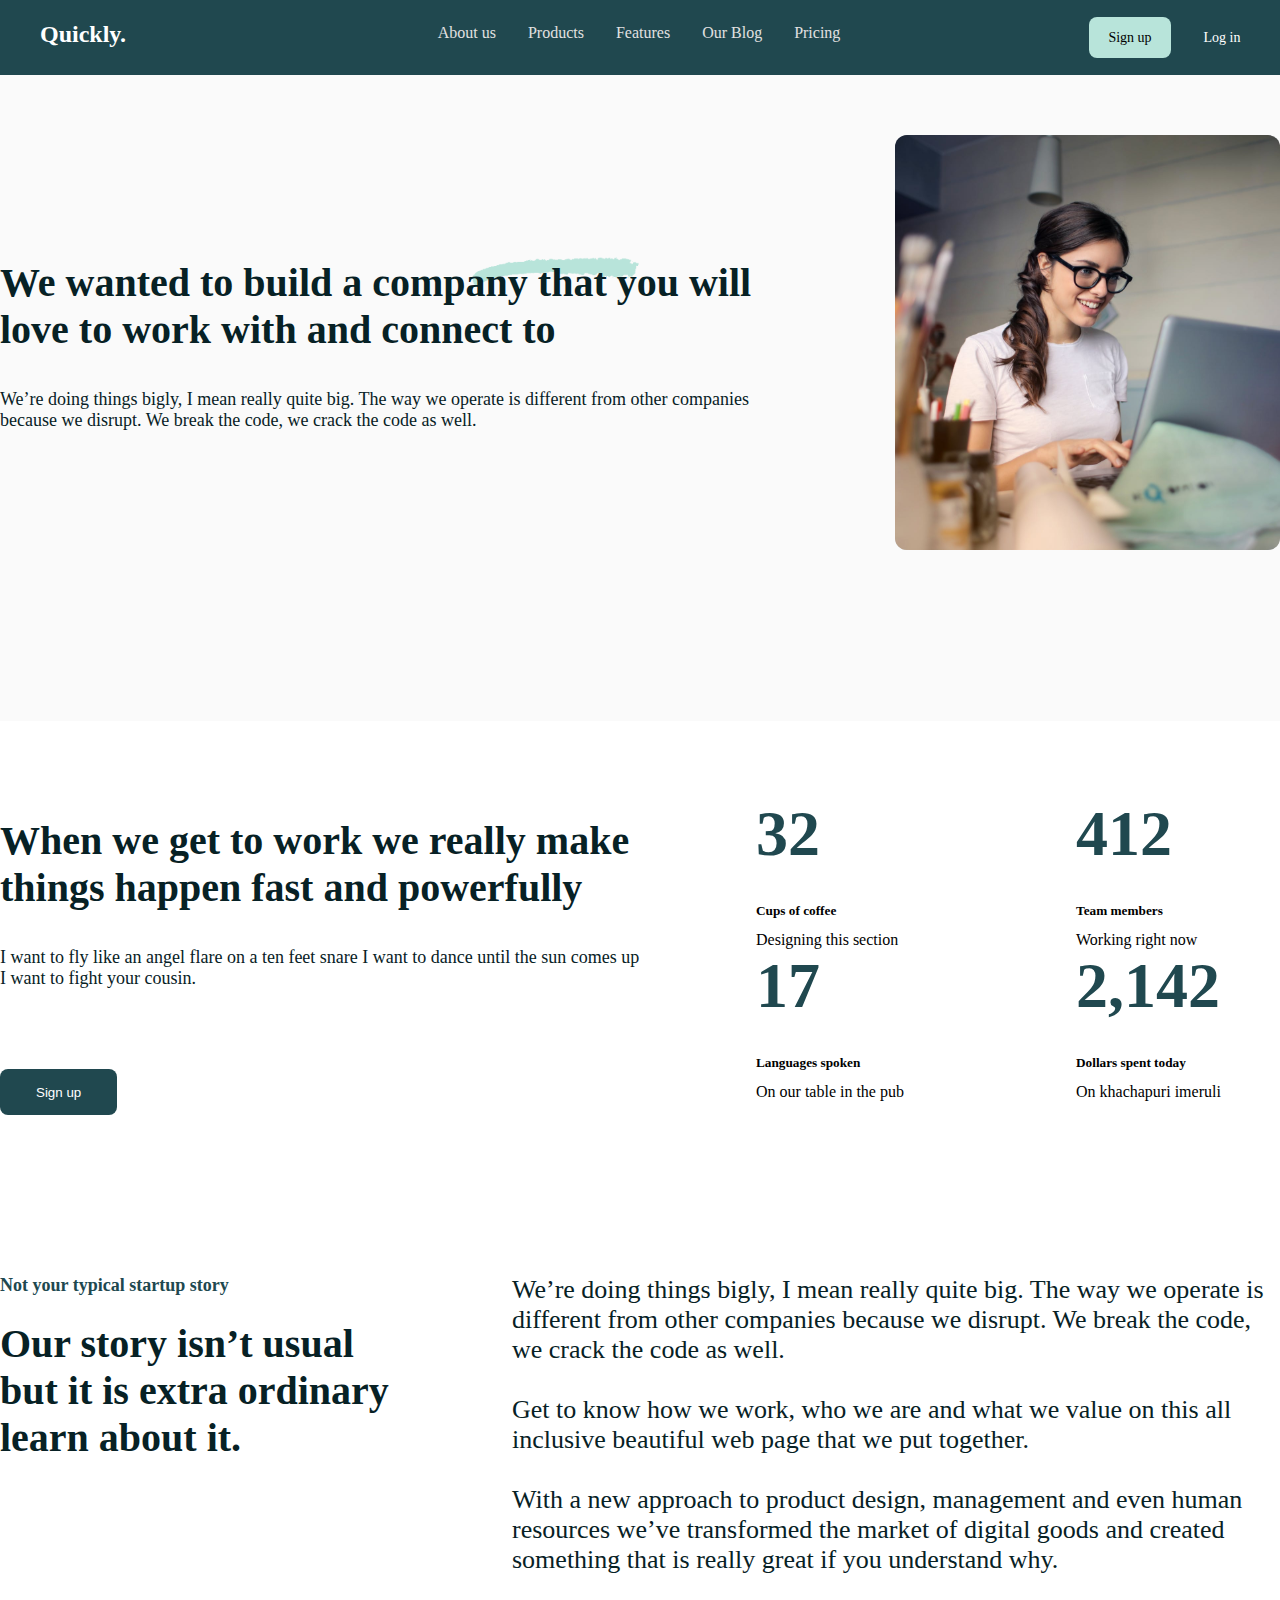
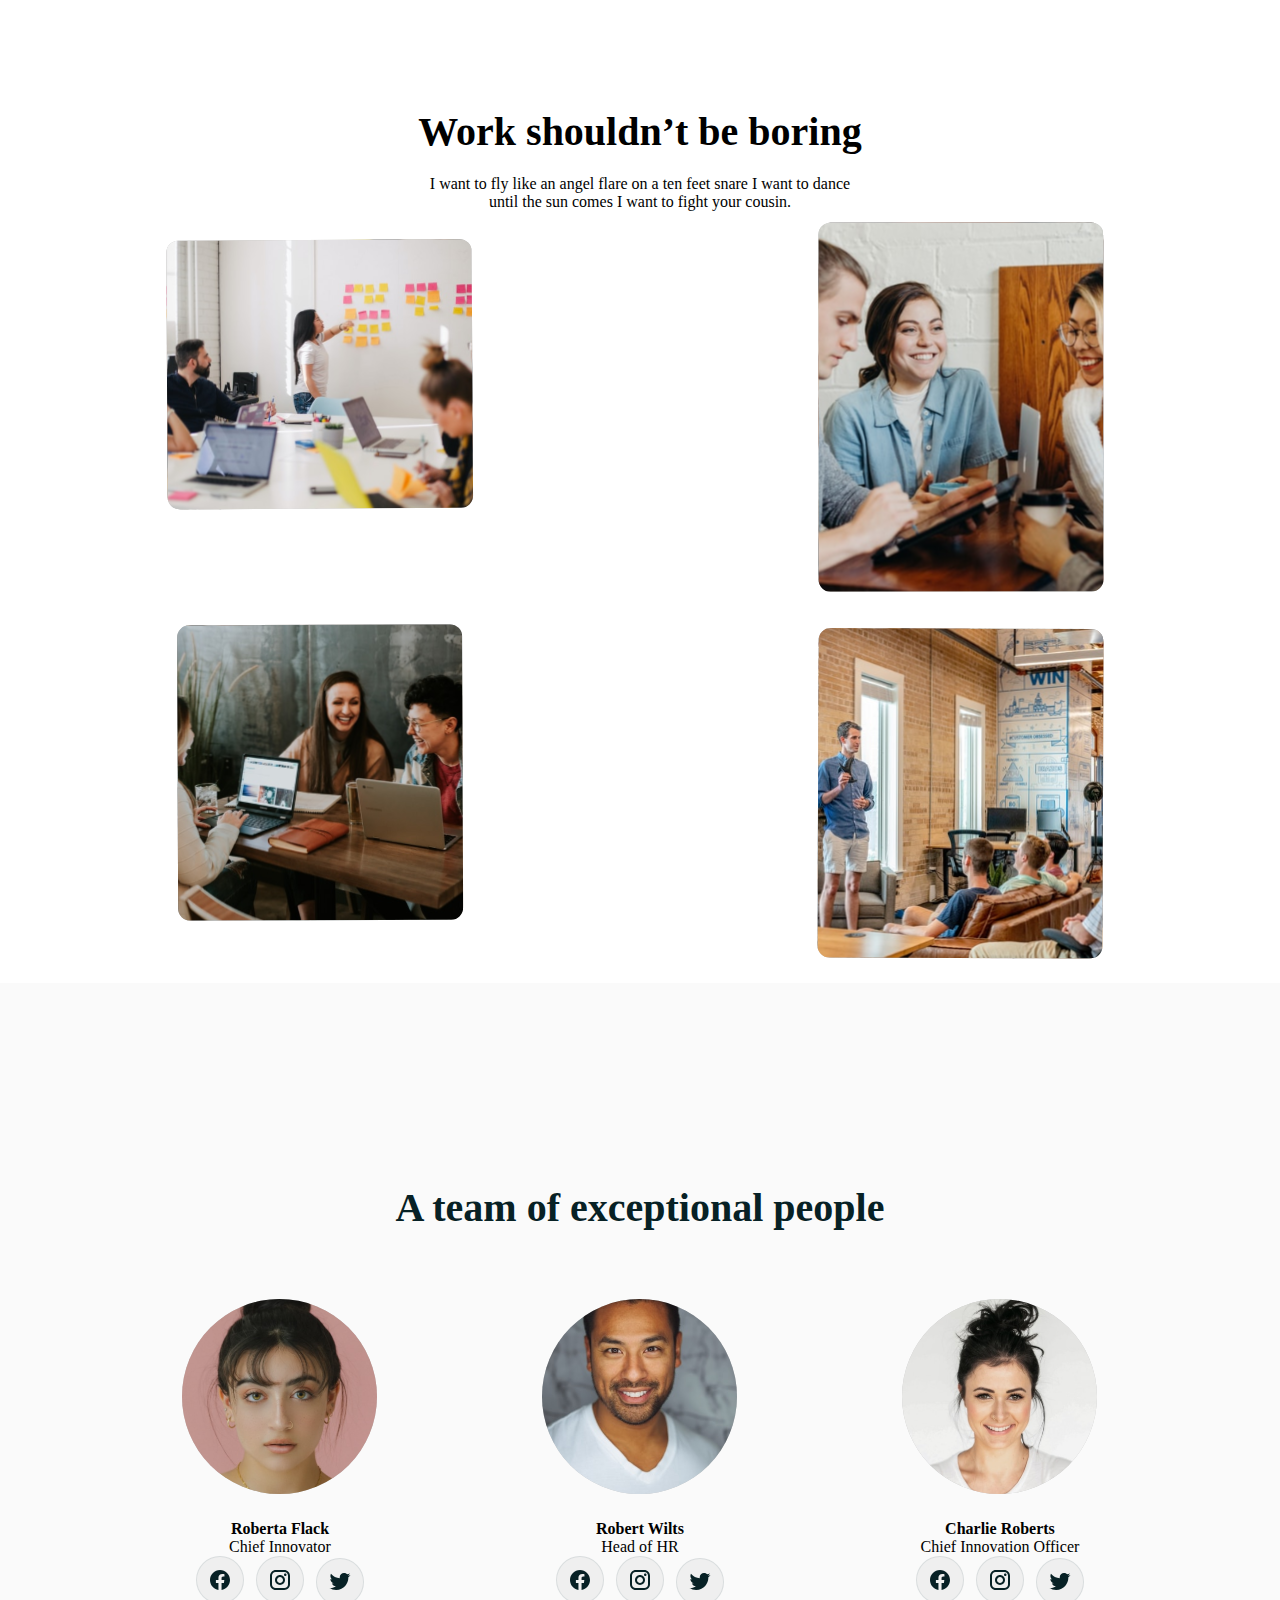
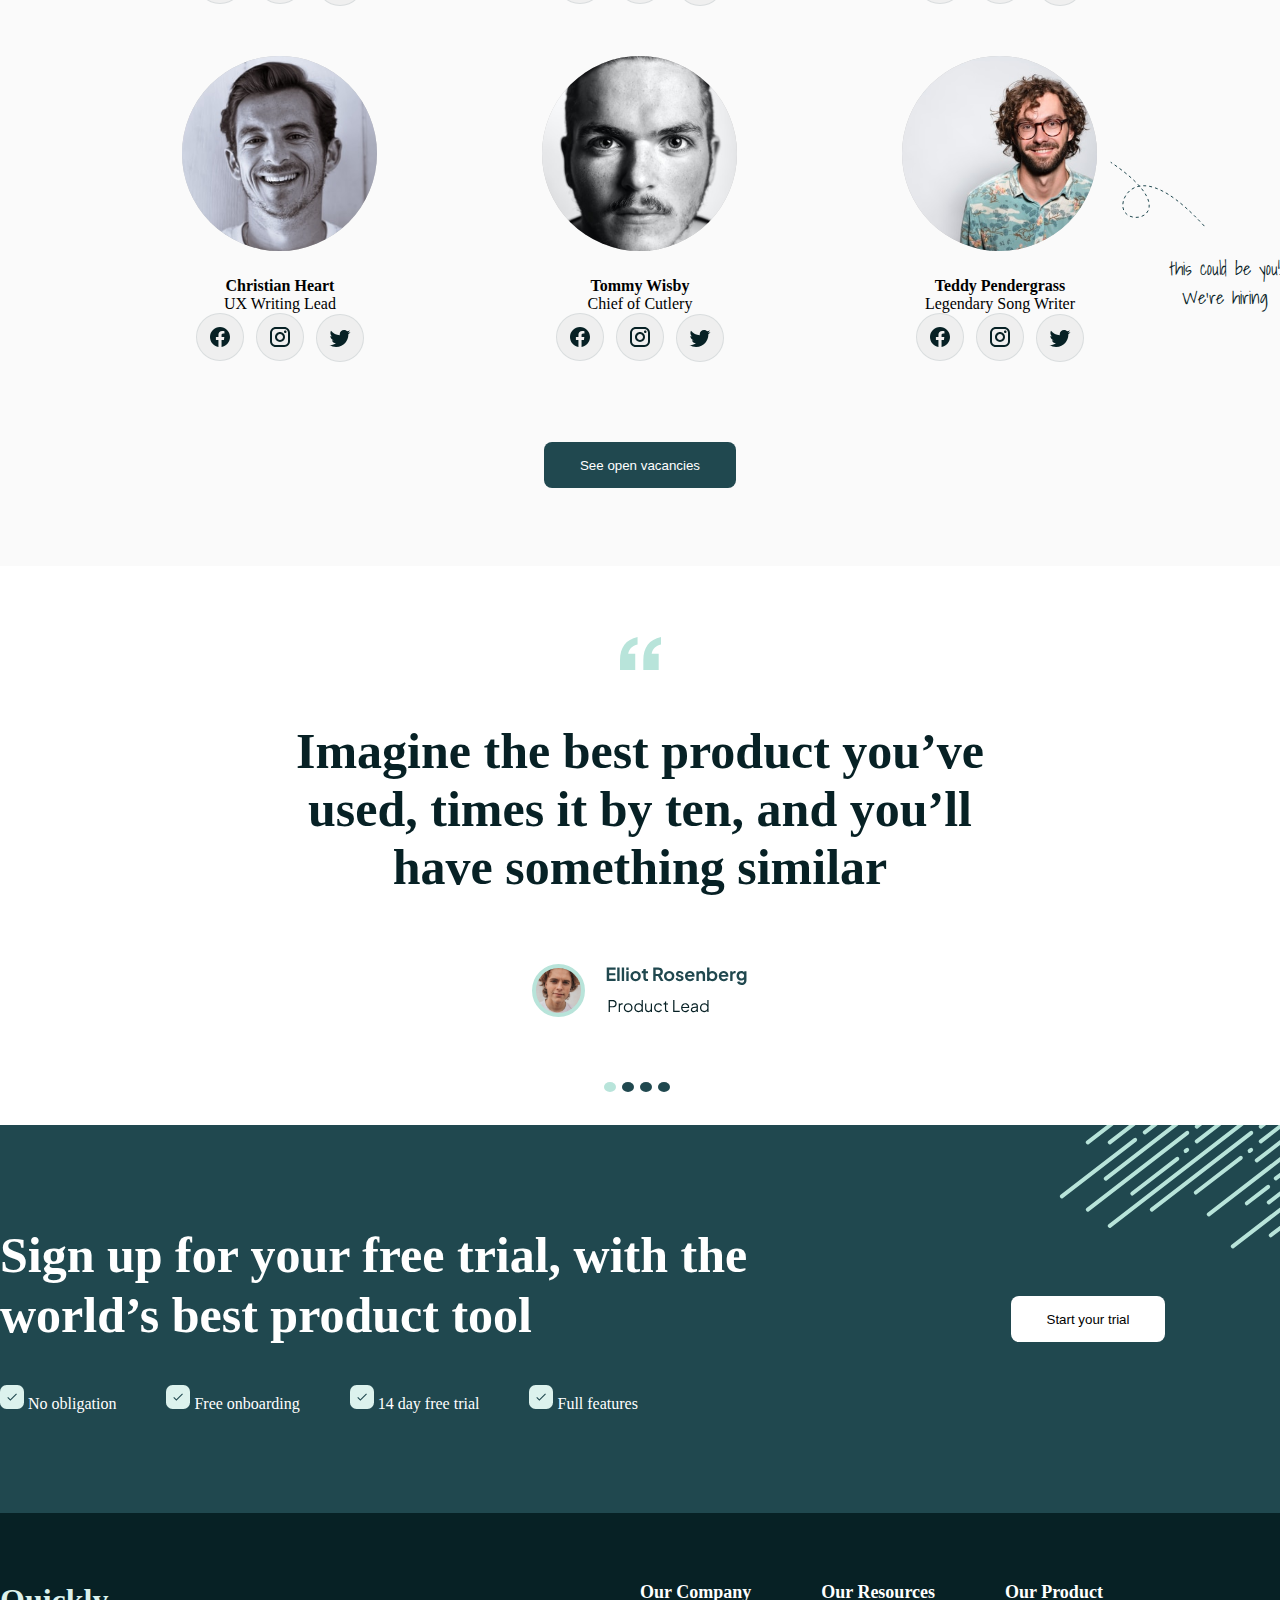
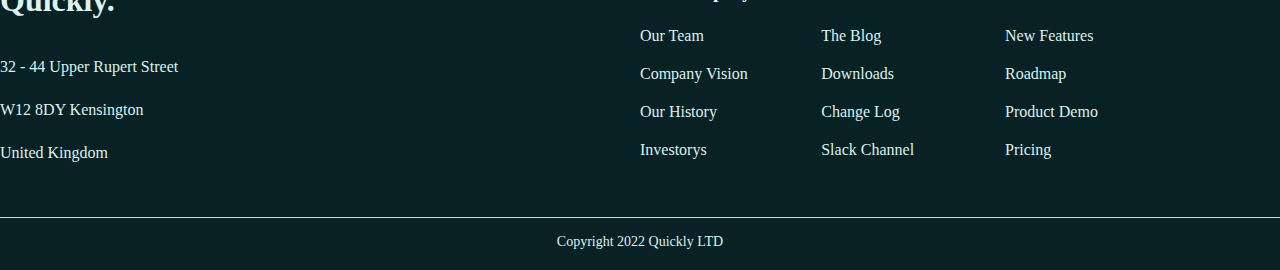
==== aboutUs.html @ e5c1372b "mnads" ====
<!DOCTYPE html>
<html lang="en">
<head>
    <meta charset="UTF-8">
    <meta http-equiv="X-UA-Compatible" content="IE=edge">
    <meta name="viewport" content="width=device-width, initial-scale=1.0">
    <title>Document</title>
    <link href="https://cdn.jsdelivr.net/npm/bootstrap@5.2.3/dist/css/bootstrap.min.css" rel="stylesheet" integrity="sha384-rbsA2VBKQhggwzxH7pPCaAqO46MgnOM80zW1RWuH61DGLwZJEdK2Kadq2F9CUG65" crossorigin="anonymous">
    <link rel="stylesheet" href="https://cdn.jsdelivr.net/npm/bootstrap-icons@1.10.3/font/bootstrap-icons.css">
    <link rel="stylesheet" href="https://cdnjs.cloudflare.com/ajax/libs/font-awesome/6.3.0/css/all.min.css" integrity="sha512-SzlrxWUlpfuzQ+pcUCosxcglQRNAq/DZjVsC0lE40xsADsfeQoEypE+enwcOiGjk/bSuGGKHEyjSoQ1zVisanQ==" crossorigin="anonymous" referrerpolicy="no-referrer" />
    <link rel="stylesheet" href="css/aboutUs.css">
</head>
<body>

    <header>
        <i class="bi bi-list"></i>

        <nav>
            
            <h4><a href="index.html">Quickly.</a></h4>

            <ul>
                <li><a href="aboutUs.html"> About us</a></li>
                <li><a href="#">Products</a></li>
                <li><a href="#">Features</a></li>
                <li><a href="#">Our Blog</a></li>
                <li><a href="pricing.html">Pricing</a></li>
            </ul>
            
            <div>
                <button> Sign up</button>
                <button class="zed"> Log in </button>
            </div>
        </nav>
<div class="collor">

        <div class="container">
            <div class="row">

                <div class="box">

                    <div class="coll">
                        <div class="read">
                            <h2>We wanted to build a company that you will love to work with and connect to</h2>

                            <h3>We’re doing things bigly, I mean really quite big. The way we operate is different from other companies because we disrupt. We break the code, we crack the code as well. </h3>

                            <img class="little" src="svgs/little.svg">
                                
                        </div>
                    </div>

                    <div class="colll">
                        <div class="read don">
                            <img src="svgs/photo3.svg">
                        </div>
                    </div>

                </div>

            </div>
        </div>

</div>

<div class="divider">

</div>

    </header>

    <div class="container">
        <div class="row">

            <div class="box2">

                <div class="coll2">
                    <div class="read on">
                        <h2>When we get to work we really make things happen fast and powerfully</h2>

                        <h3>I want to fly like an angel flare on a ten feet snare I want to dance until the sun comes up I want to fight your cousin. </h3>
                            
                        <button>Sign up</button>
                    </div>
                </div>

                <div class="coll2 nvm">
                    <div class="read2">

                        <div class="box-num">

                            <div class="coll-num">
                                <div class="read-num">
                                    <h1>32</h1>

                                    <h5>Cups of coffee</h5>

                                    <p>Designing this section</p>
                                </div>
                            </div>

                            <div class="coll-num">
                                <div class="read-num">
                                    <h1>412</h1>

                                    <h5>Team members</h5>

                                    <p>Working right now</p>
                                </div>
                            </div>

                            <div class="coll-num">
                                <div class="read-num">
                                    <h1>17</h1>

                                    <h5>Languages spoken</h5>

                                    <p>On our table in the pub</p>
                                </div>
                            </div>

                            <div class="coll-num">
                                <div class="read-num">
                                    <h1>2,142</h1>

                                    <h5>Dollars spent today</h5>

                                    <p>On khachapuri imeruli</p>
                                </div>
                            </div>

                        </div>

                    </div>
                </div>

            </div>

        </div>
    </div>



    <div class="container">
        <div class="row">

            <div class="box3">

                <div class="coll3">
                    <div class="read3">
                        <h5>Not your typical startup story</h5>
                        <h2>Our story isn’t usual<br>
                            but it is extra ordinary<br>
                            learn about it.</h2>
                    </div>
                </div>

                <div class="colll3">
                    <div class="read3">
                        <h4>We’re doing things bigly, I mean really quite big. The way we operate is different from other companies because we disrupt. We break the code, we crack the code as well.<br><br> 
                            Get to know how we work, who we are and what we value on this all inclusive beautiful web page that we put together.<br><br>
                            With a new approach to product design, management and even human resources we’ve transformed the market  of digital goods and created something that is really great if you understand why.</h4>
                    </div>
                </div>

            </div>

        </div>
    </div>



    <div class="container">
        <div class="row">

            <div class="box4">

                <div class="boring">
                    <h2>Work shouldn’t be boring</h2>
                    <p>I want to fly like an angel flare on a ten feet snare I want to dance<br> until the sun comes I want to fight your cousin.</p>
                </div>

                <div class="coll4">
                    <div class="read4">
                        <img src="svgs/bruh1.svg" class="rot1">
                    </div>
                </div>

                <div class="coll4">
                    <div class="read4">
                        <img src="svgs/bruh2.svg" class="rot2">
                    </div>
                </div>

                <div class="coll4">
                    <div class="read4">
                        <img src="svgs/bruh3.svg" class="rot3">
                    </div>
                </div>

                <div class="coll4">
                    <div class="read4">
                        <img src="svgs/bruh4.svg" class="rot4">
                    </div>
                </div>

            </div>

        </div>
    </div>



    <div class="divider hjk">

    </div>

<div class="collor">

    <div class="container">
        <div class="row">

            <div class="box5">

                <div class="lpk">
                    <h2>A team of exceptional people</h2>
                </div>

                <div class="coll5">
                    <div class="read5">
                        <img src="svgs/pack1.svg">
                        <h4>Roberta Flack</h4>
                        <p>Chief Innovator</p>
                        <div>
                            <button >
                                <a href="https://www.facebook.com" target="_blank">
                                    <svg width="20" height="20" viewBox="0 0 20 20" fill="none" xmlns="http://www.w3.org/2000/svg">
                                    <path d="M10 0.0402222C4.5 0.0402222 0 4.53022 0 10.0602C0 15.0602 3.66 19.2102 8.44 19.9602V12.9602H5.9V10.0602H8.44V7.85022C8.44 5.34022 9.93 3.96022 12.22 3.96022C13.31 3.96022 14.45 4.15022 14.45 4.15022V6.62022H13.19C11.95 6.62022 11.56 7.39022 11.56 8.18022V10.0602H14.34L13.89 12.9602H11.56V19.9602C13.9164 19.5881 16.0622 18.3857 17.6099 16.5703C19.1576 14.7548 20.0054 12.4459 20 10.0602C20 4.53022 15.5 0.0402222 10 0.0402222Z" fill="#072125"/>
                                    </svg>
                                </a> 
                            </button>

                            <button >
                                <a href="https://www.facebook.com" target="_blank">
                                    <svg width="20" height="20" viewBox="0 0 20 20" fill="none" xmlns="http://www.w3.org/2000/svg">
                                    <path d="M5.8 0.000244141H14.2C17.4 0.000244141 20 2.60024 20 5.80024V14.2002C20 15.7385 19.3889 17.2138 18.3012 18.3015C17.2135 19.3892 15.7383 20.0002 14.2 20.0002H5.8C2.6 20.0002 0 17.4002 0 14.2002V5.80024C0 4.26199 0.61107 2.78674 1.69878 1.69902C2.78649 0.611314 4.26174 0.000244141 5.8 0.000244141ZM5.6 2.00024C4.64522 2.00024 3.72955 2.37953 3.05442 3.05466C2.37928 3.72979 2 4.64546 2 5.60024V14.4002C2 16.3902 3.61 18.0002 5.6 18.0002H14.4C15.3548 18.0002 16.2705 17.621 16.9456 16.9458C17.6207 16.2707 18 15.355 18 14.4002V5.60024C18 3.61024 16.39 2.00024 14.4 2.00024H5.6ZM15.25 3.50024C15.5815 3.50024 15.8995 3.63194 16.1339 3.86636C16.3683 4.10078 16.5 4.41872 16.5 4.75024C16.5 5.08176 16.3683 5.39971 16.1339 5.63413C15.8995 5.86855 15.5815 6.00024 15.25 6.00024C14.9185 6.00024 14.6005 5.86855 14.3661 5.63413C14.1317 5.39971 14 5.08176 14 4.75024C14 4.41872 14.1317 4.10078 14.3661 3.86636C14.6005 3.63194 14.9185 3.50024 15.25 3.50024ZM10 5.00024C11.3261 5.00024 12.5979 5.52703 13.5355 6.46471C14.4732 7.40239 15 8.67416 15 10.0002C15 11.3263 14.4732 12.5981 13.5355 13.5358C12.5979 14.4735 11.3261 15.0002 10 15.0002C8.67392 15.0002 7.40215 14.4735 6.46447 13.5358C5.52678 12.5981 5 11.3263 5 10.0002C5 8.67416 5.52678 7.40239 6.46447 6.46471C7.40215 5.52703 8.67392 5.00024 10 5.00024ZM10 7.00024C9.20435 7.00024 8.44129 7.31631 7.87868 7.87892C7.31607 8.44153 7 9.20459 7 10.0002C7 10.7959 7.31607 11.559 7.87868 12.1216C8.44129 12.6842 9.20435 13.0002 10 13.0002C10.7956 13.0002 11.5587 12.6842 12.1213 12.1216C12.6839 11.559 13 10.7959 13 10.0002C13 9.20459 12.6839 8.44153 12.1213 7.87892C11.5587 7.31631 10.7956 7.00024 10 7.00024Z" fill="#072125"/>
                                    </svg>
                                </a>
                            </button>

                            <button>
                                <a href="https://www.facebook.com" target="_blank">
                                    <svg width="22" height="17" viewBox="0 0 22 17" fill="none" xmlns="http://www.w3.org/2000/svg">
                                    <path d="M21.46 2.00024C20.69 2.35024 19.86 2.58024 19 2.69024C19.88 2.16024 20.56 1.32024 20.88 0.310244C20.05 0.810244 19.13 1.16024 18.16 1.36024C17.37 0.500244 16.26 0.000244141 15 0.000244141C12.65 0.000244141 10.73 1.92024 10.73 4.29024C10.73 4.63024 10.77 4.96024 10.84 5.27024C7.27999 5.09024 4.10999 3.38024 1.99999 0.790244C1.62999 1.42024 1.41999 2.16024 1.41999 2.94024C1.41999 4.43024 2.16999 5.75024 3.32999 6.50024C2.61999 6.50024 1.95999 6.30024 1.37999 6.00024V6.03024C1.37999 8.11024 2.85999 9.85024 4.81999 10.2402C4.19072 10.4125 3.53009 10.4364 2.88999 10.3102C3.1616 11.1627 3.69353 11.9087 4.41101 12.4432C5.12849 12.9777 5.99544 13.2739 6.88999 13.2902C5.37362 14.4907 3.49399 15.1396 1.55999 15.1302C1.21999 15.1302 0.879993 15.1102 0.539993 15.0702C2.43999 16.2902 4.69999 17.0002 7.11999 17.0002C15 17.0002 19.33 10.4602 19.33 4.79024C19.33 4.60024 19.33 4.42024 19.32 4.23024C20.16 3.63024 20.88 2.87024 21.46 2.00024Z" fill="#072125"/>
                                    </svg>
                                </a>
                            </button> 
                        </div>
                    </div>
                </div>

                <div class="coll5">
                    <div class="read5">
                        <img src="svgs/pack2.svg">
                        <h4>Robert Wilts</h4>
                        <p>Head of HR</p>
                        <div>
                            <button >
                                <a href="https://www.facebook.com" target="_blank">
                                    <svg width="20" height="20" viewBox="0 0 20 20" fill="none" xmlns="http://www.w3.org/2000/svg">
                                    <path d="M10 0.0402222C4.5 0.0402222 0 4.53022 0 10.0602C0 15.0602 3.66 19.2102 8.44 19.9602V12.9602H5.9V10.0602H8.44V7.85022C8.44 5.34022 9.93 3.96022 12.22 3.96022C13.31 3.96022 14.45 4.15022 14.45 4.15022V6.62022H13.19C11.95 6.62022 11.56 7.39022 11.56 8.18022V10.0602H14.34L13.89 12.9602H11.56V19.9602C13.9164 19.5881 16.0622 18.3857 17.6099 16.5703C19.1576 14.7548 20.0054 12.4459 20 10.0602C20 4.53022 15.5 0.0402222 10 0.0402222Z" fill="#072125"/>
                                    </svg>
                                </a> 
                            </button>

                            <button >
                                <a href="https://www.facebook.com" target="_blank">
                                    <svg width="20" height="20" viewBox="0 0 20 20" fill="none" xmlns="http://www.w3.org/2000/svg">
                                    <path d="M5.8 0.000244141H14.2C17.4 0.000244141 20 2.60024 20 5.80024V14.2002C20 15.7385 19.3889 17.2138 18.3012 18.3015C17.2135 19.3892 15.7383 20.0002 14.2 20.0002H5.8C2.6 20.0002 0 17.4002 0 14.2002V5.80024C0 4.26199 0.61107 2.78674 1.69878 1.69902C2.78649 0.611314 4.26174 0.000244141 5.8 0.000244141ZM5.6 2.00024C4.64522 2.00024 3.72955 2.37953 3.05442 3.05466C2.37928 3.72979 2 4.64546 2 5.60024V14.4002C2 16.3902 3.61 18.0002 5.6 18.0002H14.4C15.3548 18.0002 16.2705 17.621 16.9456 16.9458C17.6207 16.2707 18 15.355 18 14.4002V5.60024C18 3.61024 16.39 2.00024 14.4 2.00024H5.6ZM15.25 3.50024C15.5815 3.50024 15.8995 3.63194 16.1339 3.86636C16.3683 4.10078 16.5 4.41872 16.5 4.75024C16.5 5.08176 16.3683 5.39971 16.1339 5.63413C15.8995 5.86855 15.5815 6.00024 15.25 6.00024C14.9185 6.00024 14.6005 5.86855 14.3661 5.63413C14.1317 5.39971 14 5.08176 14 4.75024C14 4.41872 14.1317 4.10078 14.3661 3.86636C14.6005 3.63194 14.9185 3.50024 15.25 3.50024ZM10 5.00024C11.3261 5.00024 12.5979 5.52703 13.5355 6.46471C14.4732 7.40239 15 8.67416 15 10.0002C15 11.3263 14.4732 12.5981 13.5355 13.5358C12.5979 14.4735 11.3261 15.0002 10 15.0002C8.67392 15.0002 7.40215 14.4735 6.46447 13.5358C5.52678 12.5981 5 11.3263 5 10.0002C5 8.67416 5.52678 7.40239 6.46447 6.46471C7.40215 5.52703 8.67392 5.00024 10 5.00024ZM10 7.00024C9.20435 7.00024 8.44129 7.31631 7.87868 7.87892C7.31607 8.44153 7 9.20459 7 10.0002C7 10.7959 7.31607 11.559 7.87868 12.1216C8.44129 12.6842 9.20435 13.0002 10 13.0002C10.7956 13.0002 11.5587 12.6842 12.1213 12.1216C12.6839 11.559 13 10.7959 13 10.0002C13 9.20459 12.6839 8.44153 12.1213 7.87892C11.5587 7.31631 10.7956 7.00024 10 7.00024Z" fill="#072125"/>
                                    </svg>
                                </a>
                            </button>

                            <button>
                                <a href="https://www.facebook.com" target="_blank">
                                    <svg width="22" height="17" viewBox="0 0 22 17" fill="none" xmlns="http://www.w3.org/2000/svg">
                                    <path d="M21.46 2.00024C20.69 2.35024 19.86 2.58024 19 2.69024C19.88 2.16024 20.56 1.32024 20.88 0.310244C20.05 0.810244 19.13 1.16024 18.16 1.36024C17.37 0.500244 16.26 0.000244141 15 0.000244141C12.65 0.000244141 10.73 1.92024 10.73 4.29024C10.73 4.63024 10.77 4.96024 10.84 5.27024C7.27999 5.09024 4.10999 3.38024 1.99999 0.790244C1.62999 1.42024 1.41999 2.16024 1.41999 2.94024C1.41999 4.43024 2.16999 5.75024 3.32999 6.50024C2.61999 6.50024 1.95999 6.30024 1.37999 6.00024V6.03024C1.37999 8.11024 2.85999 9.85024 4.81999 10.2402C4.19072 10.4125 3.53009 10.4364 2.88999 10.3102C3.1616 11.1627 3.69353 11.9087 4.41101 12.4432C5.12849 12.9777 5.99544 13.2739 6.88999 13.2902C5.37362 14.4907 3.49399 15.1396 1.55999 15.1302C1.21999 15.1302 0.879993 15.1102 0.539993 15.0702C2.43999 16.2902 4.69999 17.0002 7.11999 17.0002C15 17.0002 19.33 10.4602 19.33 4.79024C19.33 4.60024 19.33 4.42024 19.32 4.23024C20.16 3.63024 20.88 2.87024 21.46 2.00024Z" fill="#072125"/>
                                    </svg>
                                </a>
                            </button> 
                        </div>
                    </div>
                </div>

                <div class="coll5">
                    <div class="read5">
                        <img src="svgs/pack3.svg">
                        <h4>Charlie Roberts</h4>
                        <p>Chief Innovation Officer</p>
                        <div>
                            <button >
                                <a href="https://www.facebook.com" target="_blank">
                                    <svg width="20" height="20" viewBox="0 0 20 20" fill="none" xmlns="http://www.w3.org/2000/svg">
                                    <path d="M10 0.0402222C4.5 0.0402222 0 4.53022 0 10.0602C0 15.0602 3.66 19.2102 8.44 19.9602V12.9602H5.9V10.0602H8.44V7.85022C8.44 5.34022 9.93 3.96022 12.22 3.96022C13.31 3.96022 14.45 4.15022 14.45 4.15022V6.62022H13.19C11.95 6.62022 11.56 7.39022 11.56 8.18022V10.0602H14.34L13.89 12.9602H11.56V19.9602C13.9164 19.5881 16.0622 18.3857 17.6099 16.5703C19.1576 14.7548 20.0054 12.4459 20 10.0602C20 4.53022 15.5 0.0402222 10 0.0402222Z" fill="#072125"/>
                                    </svg>
                                </a> 
                            </button>

                            <button >
                                <a href="https://www.facebook.com" target="_blank">
                                    <svg width="20" height="20" viewBox="0 0 20 20" fill="none" xmlns="http://www.w3.org/2000/svg">
                                    <path d="M5.8 0.000244141H14.2C17.4 0.000244141 20 2.60024 20 5.80024V14.2002C20 15.7385 19.3889 17.2138 18.3012 18.3015C17.2135 19.3892 15.7383 20.0002 14.2 20.0002H5.8C2.6 20.0002 0 17.4002 0 14.2002V5.80024C0 4.26199 0.61107 2.78674 1.69878 1.69902C2.78649 0.611314 4.26174 0.000244141 5.8 0.000244141ZM5.6 2.00024C4.64522 2.00024 3.72955 2.37953 3.05442 3.05466C2.37928 3.72979 2 4.64546 2 5.60024V14.4002C2 16.3902 3.61 18.0002 5.6 18.0002H14.4C15.3548 18.0002 16.2705 17.621 16.9456 16.9458C17.6207 16.2707 18 15.355 18 14.4002V5.60024C18 3.61024 16.39 2.00024 14.4 2.00024H5.6ZM15.25 3.50024C15.5815 3.50024 15.8995 3.63194 16.1339 3.86636C16.3683 4.10078 16.5 4.41872 16.5 4.75024C16.5 5.08176 16.3683 5.39971 16.1339 5.63413C15.8995 5.86855 15.5815 6.00024 15.25 6.00024C14.9185 6.00024 14.6005 5.86855 14.3661 5.63413C14.1317 5.39971 14 5.08176 14 4.75024C14 4.41872 14.1317 4.10078 14.3661 3.86636C14.6005 3.63194 14.9185 3.50024 15.25 3.50024ZM10 5.00024C11.3261 5.00024 12.5979 5.52703 13.5355 6.46471C14.4732 7.40239 15 8.67416 15 10.0002C15 11.3263 14.4732 12.5981 13.5355 13.5358C12.5979 14.4735 11.3261 15.0002 10 15.0002C8.67392 15.0002 7.40215 14.4735 6.46447 13.5358C5.52678 12.5981 5 11.3263 5 10.0002C5 8.67416 5.52678 7.40239 6.46447 6.46471C7.40215 5.52703 8.67392 5.00024 10 5.00024ZM10 7.00024C9.20435 7.00024 8.44129 7.31631 7.87868 7.87892C7.31607 8.44153 7 9.20459 7 10.0002C7 10.7959 7.31607 11.559 7.87868 12.1216C8.44129 12.6842 9.20435 13.0002 10 13.0002C10.7956 13.0002 11.5587 12.6842 12.1213 12.1216C12.6839 11.559 13 10.7959 13 10.0002C13 9.20459 12.6839 8.44153 12.1213 7.87892C11.5587 7.31631 10.7956 7.00024 10 7.00024Z" fill="#072125"/>
                                    </svg>
                                </a>
                            </button>

                            <button>
                                <a href="https://www.facebook.com" target="_blank">
                                    <svg width="22" height="17" viewBox="0 0 22 17" fill="none" xmlns="http://www.w3.org/2000/svg">
                                    <path d="M21.46 2.00024C20.69 2.35024 19.86 2.58024 19 2.69024C19.88 2.16024 20.56 1.32024 20.88 0.310244C20.05 0.810244 19.13 1.16024 18.16 1.36024C17.37 0.500244 16.26 0.000244141 15 0.000244141C12.65 0.000244141 10.73 1.92024 10.73 4.29024C10.73 4.63024 10.77 4.96024 10.84 5.27024C7.27999 5.09024 4.10999 3.38024 1.99999 0.790244C1.62999 1.42024 1.41999 2.16024 1.41999 2.94024C1.41999 4.43024 2.16999 5.75024 3.32999 6.50024C2.61999 6.50024 1.95999 6.30024 1.37999 6.00024V6.03024C1.37999 8.11024 2.85999 9.85024 4.81999 10.2402C4.19072 10.4125 3.53009 10.4364 2.88999 10.3102C3.1616 11.1627 3.69353 11.9087 4.41101 12.4432C5.12849 12.9777 5.99544 13.2739 6.88999 13.2902C5.37362 14.4907 3.49399 15.1396 1.55999 15.1302C1.21999 15.1302 0.879993 15.1102 0.539993 15.0702C2.43999 16.2902 4.69999 17.0002 7.11999 17.0002C15 17.0002 19.33 10.4602 19.33 4.79024C19.33 4.60024 19.33 4.42024 19.32 4.23024C20.16 3.63024 20.88 2.87024 21.46 2.00024Z" fill="#072125"/>
                                    </svg>
                                </a>
                            </button> 
                        </div>
                    </div>
                </div>


                <div class="coll5">
                    <div class="read5">
                        <img src="svgs/pack4.svg">
                        <h4>Christian Heart</h4>
                        <p>UX Writing Lead</p>
                        <div>
                            <button >
                                <a href="https://www.facebook.com" target="_blank">
                                    <svg width="20" height="20" viewBox="0 0 20 20" fill="none" xmlns="http://www.w3.org/2000/svg">
                                    <path d="M10 0.0402222C4.5 0.0402222 0 4.53022 0 10.0602C0 15.0602 3.66 19.2102 8.44 19.9602V12.9602H5.9V10.0602H8.44V7.85022C8.44 5.34022 9.93 3.96022 12.22 3.96022C13.31 3.96022 14.45 4.15022 14.45 4.15022V6.62022H13.19C11.95 6.62022 11.56 7.39022 11.56 8.18022V10.0602H14.34L13.89 12.9602H11.56V19.9602C13.9164 19.5881 16.0622 18.3857 17.6099 16.5703C19.1576 14.7548 20.0054 12.4459 20 10.0602C20 4.53022 15.5 0.0402222 10 0.0402222Z" fill="#072125"/>
                                    </svg>
                                </a> 
                            </button>

                            <button >
                                <a href="https://www.facebook.com" target="_blank">
                                    <svg width="20" height="20" viewBox="0 0 20 20" fill="none" xmlns="http://www.w3.org/2000/svg">
                                    <path d="M5.8 0.000244141H14.2C17.4 0.000244141 20 2.60024 20 5.80024V14.2002C20 15.7385 19.3889 17.2138 18.3012 18.3015C17.2135 19.3892 15.7383 20.0002 14.2 20.0002H5.8C2.6 20.0002 0 17.4002 0 14.2002V5.80024C0 4.26199 0.61107 2.78674 1.69878 1.69902C2.78649 0.611314 4.26174 0.000244141 5.8 0.000244141ZM5.6 2.00024C4.64522 2.00024 3.72955 2.37953 3.05442 3.05466C2.37928 3.72979 2 4.64546 2 5.60024V14.4002C2 16.3902 3.61 18.0002 5.6 18.0002H14.4C15.3548 18.0002 16.2705 17.621 16.9456 16.9458C17.6207 16.2707 18 15.355 18 14.4002V5.60024C18 3.61024 16.39 2.00024 14.4 2.00024H5.6ZM15.25 3.50024C15.5815 3.50024 15.8995 3.63194 16.1339 3.86636C16.3683 4.10078 16.5 4.41872 16.5 4.75024C16.5 5.08176 16.3683 5.39971 16.1339 5.63413C15.8995 5.86855 15.5815 6.00024 15.25 6.00024C14.9185 6.00024 14.6005 5.86855 14.3661 5.63413C14.1317 5.39971 14 5.08176 14 4.75024C14 4.41872 14.1317 4.10078 14.3661 3.86636C14.6005 3.63194 14.9185 3.50024 15.25 3.50024ZM10 5.00024C11.3261 5.00024 12.5979 5.52703 13.5355 6.46471C14.4732 7.40239 15 8.67416 15 10.0002C15 11.3263 14.4732 12.5981 13.5355 13.5358C12.5979 14.4735 11.3261 15.0002 10 15.0002C8.67392 15.0002 7.40215 14.4735 6.46447 13.5358C5.52678 12.5981 5 11.3263 5 10.0002C5 8.67416 5.52678 7.40239 6.46447 6.46471C7.40215 5.52703 8.67392 5.00024 10 5.00024ZM10 7.00024C9.20435 7.00024 8.44129 7.31631 7.87868 7.87892C7.31607 8.44153 7 9.20459 7 10.0002C7 10.7959 7.31607 11.559 7.87868 12.1216C8.44129 12.6842 9.20435 13.0002 10 13.0002C10.7956 13.0002 11.5587 12.6842 12.1213 12.1216C12.6839 11.559 13 10.7959 13 10.0002C13 9.20459 12.6839 8.44153 12.1213 7.87892C11.5587 7.31631 10.7956 7.00024 10 7.00024Z" fill="#072125"/>
                                    </svg>
                                </a>
                            </button>

                            <button>
                                <a href="https://www.facebook.com" target="_blank">
                                    <svg width="22" height="17" viewBox="0 0 22 17" fill="none" xmlns="http://www.w3.org/2000/svg">
                                    <path d="M21.46 2.00024C20.69 2.35024 19.86 2.58024 19 2.69024C19.88 2.16024 20.56 1.32024 20.88 0.310244C20.05 0.810244 19.13 1.16024 18.16 1.36024C17.37 0.500244 16.26 0.000244141 15 0.000244141C12.65 0.000244141 10.73 1.92024 10.73 4.29024C10.73 4.63024 10.77 4.96024 10.84 5.27024C7.27999 5.09024 4.10999 3.38024 1.99999 0.790244C1.62999 1.42024 1.41999 2.16024 1.41999 2.94024C1.41999 4.43024 2.16999 5.75024 3.32999 6.50024C2.61999 6.50024 1.95999 6.30024 1.37999 6.00024V6.03024C1.37999 8.11024 2.85999 9.85024 4.81999 10.2402C4.19072 10.4125 3.53009 10.4364 2.88999 10.3102C3.1616 11.1627 3.69353 11.9087 4.41101 12.4432C5.12849 12.9777 5.99544 13.2739 6.88999 13.2902C5.37362 14.4907 3.49399 15.1396 1.55999 15.1302C1.21999 15.1302 0.879993 15.1102 0.539993 15.0702C2.43999 16.2902 4.69999 17.0002 7.11999 17.0002C15 17.0002 19.33 10.4602 19.33 4.79024C19.33 4.60024 19.33 4.42024 19.32 4.23024C20.16 3.63024 20.88 2.87024 21.46 2.00024Z" fill="#072125"/>
                                    </svg>
                                </a>
                            </button> 
                        </div>
                    </div>
                </div>

                <div class="coll5">
                    <div class="read5">
                        <img src="svgs/pack5.svg">
                        <h4>Tommy Wisby</h4>
                        <p>Chief of Cutlery</p>
                        <div>
                            <button >
                                <a href="https://www.facebook.com" target="_blank">
                                    <svg width="20" height="20" viewBox="0 0 20 20" fill="none" xmlns="http://www.w3.org/2000/svg">
                                    <path d="M10 0.0402222C4.5 0.0402222 0 4.53022 0 10.0602C0 15.0602 3.66 19.2102 8.44 19.9602V12.9602H5.9V10.0602H8.44V7.85022C8.44 5.34022 9.93 3.96022 12.22 3.96022C13.31 3.96022 14.45 4.15022 14.45 4.15022V6.62022H13.19C11.95 6.62022 11.56 7.39022 11.56 8.18022V10.0602H14.34L13.89 12.9602H11.56V19.9602C13.9164 19.5881 16.0622 18.3857 17.6099 16.5703C19.1576 14.7548 20.0054 12.4459 20 10.0602C20 4.53022 15.5 0.0402222 10 0.0402222Z" fill="#072125"/>
                                    </svg>
                                </a> 
                            </button>

                            <button >
                                <a href="https://www.facebook.com" target="_blank">
                                    <svg width="20" height="20" viewBox="0 0 20 20" fill="none" xmlns="http://www.w3.org/2000/svg">
                                    <path d="M5.8 0.000244141H14.2C17.4 0.000244141 20 2.60024 20 5.80024V14.2002C20 15.7385 19.3889 17.2138 18.3012 18.3015C17.2135 19.3892 15.7383 20.0002 14.2 20.0002H5.8C2.6 20.0002 0 17.4002 0 14.2002V5.80024C0 4.26199 0.61107 2.78674 1.69878 1.69902C2.78649 0.611314 4.26174 0.000244141 5.8 0.000244141ZM5.6 2.00024C4.64522 2.00024 3.72955 2.37953 3.05442 3.05466C2.37928 3.72979 2 4.64546 2 5.60024V14.4002C2 16.3902 3.61 18.0002 5.6 18.0002H14.4C15.3548 18.0002 16.2705 17.621 16.9456 16.9458C17.6207 16.2707 18 15.355 18 14.4002V5.60024C18 3.61024 16.39 2.00024 14.4 2.00024H5.6ZM15.25 3.50024C15.5815 3.50024 15.8995 3.63194 16.1339 3.86636C16.3683 4.10078 16.5 4.41872 16.5 4.75024C16.5 5.08176 16.3683 5.39971 16.1339 5.63413C15.8995 5.86855 15.5815 6.00024 15.25 6.00024C14.9185 6.00024 14.6005 5.86855 14.3661 5.63413C14.1317 5.39971 14 5.08176 14 4.75024C14 4.41872 14.1317 4.10078 14.3661 3.86636C14.6005 3.63194 14.9185 3.50024 15.25 3.50024ZM10 5.00024C11.3261 5.00024 12.5979 5.52703 13.5355 6.46471C14.4732 7.40239 15 8.67416 15 10.0002C15 11.3263 14.4732 12.5981 13.5355 13.5358C12.5979 14.4735 11.3261 15.0002 10 15.0002C8.67392 15.0002 7.40215 14.4735 6.46447 13.5358C5.52678 12.5981 5 11.3263 5 10.0002C5 8.67416 5.52678 7.40239 6.46447 6.46471C7.40215 5.52703 8.67392 5.00024 10 5.00024ZM10 7.00024C9.20435 7.00024 8.44129 7.31631 7.87868 7.87892C7.31607 8.44153 7 9.20459 7 10.0002C7 10.7959 7.31607 11.559 7.87868 12.1216C8.44129 12.6842 9.20435 13.0002 10 13.0002C10.7956 13.0002 11.5587 12.6842 12.1213 12.1216C12.6839 11.559 13 10.7959 13 10.0002C13 9.20459 12.6839 8.44153 12.1213 7.87892C11.5587 7.31631 10.7956 7.00024 10 7.00024Z" fill="#072125"/>
                                    </svg>
                                </a>
                            </button>

                            <button>
                                <a href="https://www.facebook.com" target="_blank">
                                    <svg width="22" height="17" viewBox="0 0 22 17" fill="none" xmlns="http://www.w3.org/2000/svg">
                                    <path d="M21.46 2.00024C20.69 2.35024 19.86 2.58024 19 2.69024C19.88 2.16024 20.56 1.32024 20.88 0.310244C20.05 0.810244 19.13 1.16024 18.16 1.36024C17.37 0.500244 16.26 0.000244141 15 0.000244141C12.65 0.000244141 10.73 1.92024 10.73 4.29024C10.73 4.63024 10.77 4.96024 10.84 5.27024C7.27999 5.09024 4.10999 3.38024 1.99999 0.790244C1.62999 1.42024 1.41999 2.16024 1.41999 2.94024C1.41999 4.43024 2.16999 5.75024 3.32999 6.50024C2.61999 6.50024 1.95999 6.30024 1.37999 6.00024V6.03024C1.37999 8.11024 2.85999 9.85024 4.81999 10.2402C4.19072 10.4125 3.53009 10.4364 2.88999 10.3102C3.1616 11.1627 3.69353 11.9087 4.41101 12.4432C5.12849 12.9777 5.99544 13.2739 6.88999 13.2902C5.37362 14.4907 3.49399 15.1396 1.55999 15.1302C1.21999 15.1302 0.879993 15.1102 0.539993 15.0702C2.43999 16.2902 4.69999 17.0002 7.11999 17.0002C15 17.0002 19.33 10.4602 19.33 4.79024C19.33 4.60024 19.33 4.42024 19.32 4.23024C20.16 3.63024 20.88 2.87024 21.46 2.00024Z" fill="#072125"/>
                                    </svg>
                                </a>
                            </button> 
                        </div>
                    </div>
                </div>

                <div class="coll5">
                    <div class="read5 cont">
                        <img src="svgs/pack6.svg">
                        <h4>Teddy Pendergrass</h4>
                        <p>Legendary Song Writer</p>
                        <div>
                            <button >
                                <a href="https://www.facebook.com" target="_blank">
                                    <svg width="20" height="20" viewBox="0 0 20 20" fill="none" xmlns="http://www.w3.org/2000/svg">
                                    <path d="M10 0.0402222C4.5 0.0402222 0 4.53022 0 10.0602C0 15.0602 3.66 19.2102 8.44 19.9602V12.9602H5.9V10.0602H8.44V7.85022C8.44 5.34022 9.93 3.96022 12.22 3.96022C13.31 3.96022 14.45 4.15022 14.45 4.15022V6.62022H13.19C11.95 6.62022 11.56 7.39022 11.56 8.18022V10.0602H14.34L13.89 12.9602H11.56V19.9602C13.9164 19.5881 16.0622 18.3857 17.6099 16.5703C19.1576 14.7548 20.0054 12.4459 20 10.0602C20 4.53022 15.5 0.0402222 10 0.0402222Z" fill="#072125"/>
                                    </svg>
                                </a> 
                            </button>

                            <button >
                                <a href="https://www.facebook.com" target="_blank">
                                    <svg width="20" height="20" viewBox="0 0 20 20" fill="none" xmlns="http://www.w3.org/2000/svg">
                                    <path d="M5.8 0.000244141H14.2C17.4 0.000244141 20 2.60024 20 5.80024V14.2002C20 15.7385 19.3889 17.2138 18.3012 18.3015C17.2135 19.3892 15.7383 20.0002 14.2 20.0002H5.8C2.6 20.0002 0 17.4002 0 14.2002V5.80024C0 4.26199 0.61107 2.78674 1.69878 1.69902C2.78649 0.611314 4.26174 0.000244141 5.8 0.000244141ZM5.6 2.00024C4.64522 2.00024 3.72955 2.37953 3.05442 3.05466C2.37928 3.72979 2 4.64546 2 5.60024V14.4002C2 16.3902 3.61 18.0002 5.6 18.0002H14.4C15.3548 18.0002 16.2705 17.621 16.9456 16.9458C17.6207 16.2707 18 15.355 18 14.4002V5.60024C18 3.61024 16.39 2.00024 14.4 2.00024H5.6ZM15.25 3.50024C15.5815 3.50024 15.8995 3.63194 16.1339 3.86636C16.3683 4.10078 16.5 4.41872 16.5 4.75024C16.5 5.08176 16.3683 5.39971 16.1339 5.63413C15.8995 5.86855 15.5815 6.00024 15.25 6.00024C14.9185 6.00024 14.6005 5.86855 14.3661 5.63413C14.1317 5.39971 14 5.08176 14 4.75024C14 4.41872 14.1317 4.10078 14.3661 3.86636C14.6005 3.63194 14.9185 3.50024 15.25 3.50024ZM10 5.00024C11.3261 5.00024 12.5979 5.52703 13.5355 6.46471C14.4732 7.40239 15 8.67416 15 10.0002C15 11.3263 14.4732 12.5981 13.5355 13.5358C12.5979 14.4735 11.3261 15.0002 10 15.0002C8.67392 15.0002 7.40215 14.4735 6.46447 13.5358C5.52678 12.5981 5 11.3263 5 10.0002C5 8.67416 5.52678 7.40239 6.46447 6.46471C7.40215 5.52703 8.67392 5.00024 10 5.00024ZM10 7.00024C9.20435 7.00024 8.44129 7.31631 7.87868 7.87892C7.31607 8.44153 7 9.20459 7 10.0002C7 10.7959 7.31607 11.559 7.87868 12.1216C8.44129 12.6842 9.20435 13.0002 10 13.0002C10.7956 13.0002 11.5587 12.6842 12.1213 12.1216C12.6839 11.559 13 10.7959 13 10.0002C13 9.20459 12.6839 8.44153 12.1213 7.87892C11.5587 7.31631 10.7956 7.00024 10 7.00024Z" fill="#072125"/>
                                    </svg>
                                </a>
                            </button>

                            <button>
                                <a href="https://www.facebook.com" target="_blank">
                                    <svg width="22" height="17" viewBox="0 0 22 17" fill="none" xmlns="http://www.w3.org/2000/svg">
                                    <path d="M21.46 2.00024C20.69 2.35024 19.86 2.58024 19 2.69024C19.88 2.16024 20.56 1.32024 20.88 0.310244C20.05 0.810244 19.13 1.16024 18.16 1.36024C17.37 0.500244 16.26 0.000244141 15 0.000244141C12.65 0.000244141 10.73 1.92024 10.73 4.29024C10.73 4.63024 10.77 4.96024 10.84 5.27024C7.27999 5.09024 4.10999 3.38024 1.99999 0.790244C1.62999 1.42024 1.41999 2.16024 1.41999 2.94024C1.41999 4.43024 2.16999 5.75024 3.32999 6.50024C2.61999 6.50024 1.95999 6.30024 1.37999 6.00024V6.03024C1.37999 8.11024 2.85999 9.85024 4.81999 10.2402C4.19072 10.4125 3.53009 10.4364 2.88999 10.3102C3.1616 11.1627 3.69353 11.9087 4.41101 12.4432C5.12849 12.9777 5.99544 13.2739 6.88999 13.2902C5.37362 14.4907 3.49399 15.1396 1.55999 15.1302C1.21999 15.1302 0.879993 15.1102 0.539993 15.0702C2.43999 16.2902 4.69999 17.0002 7.11999 17.0002C15 17.0002 19.33 10.4602 19.33 4.79024C19.33 4.60024 19.33 4.42024 19.32 4.23024C20.16 3.63024 20.88 2.87024 21.46 2.00024Z" fill="#072125"/>
                                    </svg>
                                </a>
                            </button> 
                        </div>

                        <svg class="lone" width="95" height="66" viewBox="0 0 95 66" fill="none" xmlns="http://www.w3.org/2000/svg">
                            <path d="M94.3615 65.1388C36.9879 2.45284 16.4836 28.571 13.4731 39.6558C4.77514 71.6817 84.128 57.1525 0.696787 1.2466" stroke="#20484F" stroke-dasharray="3 3"/>
                            </svg>
                        
                            <p class="lonee">this could be you! <br>We’re hiring</p>
                    </div>
                </div>

                <div class="another">
                    <button>See open vacancies</button>
                </div>

            </div>

        </div>
    </div>

</div>

<div class="container">
    <div class="row roww">
        <div class="box6">
            <div class="read6 current">
                <svg width="41" height="33" viewBox="0 0 41 33" fill="none" xmlns="http://www.w3.org/2000/svg">
                    <path d="M23.3296 33.0002H38.6901V16.8464H31.6451C32.03 14.5387 33.031 12.5387 34.6479 10.8464C36.2648 9.15408 38.3822 8.00024 41 7.38486V0.000244141C35.1484 1.23101 30.7211 3.8464 27.7183 7.8464C24.7925 11.8464 23.3296 16.9233 23.3296 23.0772V33.0002ZM0 33.0002H15.2451V16.8464H8.2C8.58498 14.5387 9.58591 12.5387 11.2028 10.8464C12.8197 9.15408 14.9371 8.00024 17.5549 7.38486V0.000244141C11.7803 1.23101 7.39155 3.8464 4.38873 7.8464C1.46291 11.8464 0 16.9233 0 23.0772V33.0002Z" fill="#B8E4DA"/>
                    </svg>
                
                <h1>Imagine the best product you’ve<br> used, times it by ten, and you’ll<br> have something similar</h1>

                <img src="svgs/pfp.svg">
            </div>

            <div class="read6 ">
                <svg width="41" height="33" viewBox="0 0 41 33" fill="none" xmlns="http://www.w3.org/2000/svg">
                    <path d="M23.3296 33.0002H38.6901V16.8464H31.6451C32.03 14.5387 33.031 12.5387 34.6479 10.8464C36.2648 9.15408 38.3822 8.00024 41 7.38486V0.000244141C35.1484 1.23101 30.7211 3.8464 27.7183 7.8464C24.7925 11.8464 23.3296 16.9233 23.3296 23.0772V33.0002ZM0 33.0002H15.2451V16.8464H8.2C8.58498 14.5387 9.58591 12.5387 11.2028 10.8464C12.8197 9.15408 14.9371 8.00024 17.5549 7.38486V0.000244141C11.7803 1.23101 7.39155 3.8464 4.38873 7.8464C1.46291 11.8464 0 16.9233 0 23.0772V33.0002Z" fill="#B8E4DA"/>
                    </svg>
                
                <h1>Imagine the best product you’ve<br> used, times it by ten, and you’ll<br> have something similar</h1>
                
                <img src="svgs/pfp.svg">
            </div>

            <div class="read6 ">
                <svg width="41" height="33" viewBox="0 0 41 33" fill="none" xmlns="http://www.w3.org/2000/svg">
                    <path d="M23.3296 33.0002H38.6901V16.8464H31.6451C32.03 14.5387 33.031 12.5387 34.6479 10.8464C36.2648 9.15408 38.3822 8.00024 41 7.38486V0.000244141C35.1484 1.23101 30.7211 3.8464 27.7183 7.8464C24.7925 11.8464 23.3296 16.9233 23.3296 23.0772V33.0002ZM0 33.0002H15.2451V16.8464H8.2C8.58498 14.5387 9.58591 12.5387 11.2028 10.8464C12.8197 9.15408 14.9371 8.00024 17.5549 7.38486V0.000244141C11.7803 1.23101 7.39155 3.8464 4.38873 7.8464C1.46291 11.8464 0 16.9233 0 23.0772V33.0002Z" fill="#B8E4DA"/>
                    </svg>
                
                <h1>Imagine the best product you’ve<br> used, times it by ten, and you’ll<br> have something similar</h1>
                
                <img src="svgs/pfp.svg">
            </div>

            <div class="read6">
                <svg width="41" height="33" viewBox="0 0 41 33" fill="none" xmlns="http://www.w3.org/2000/svg">
                    <path d="M23.3296 33.0002H38.6901V16.8464H31.6451C32.03 14.5387 33.031 12.5387 34.6479 10.8464C36.2648 9.15408 38.3822 8.00024 41 7.38486V0.000244141C35.1484 1.23101 30.7211 3.8464 27.7183 7.8464C24.7925 11.8464 23.3296 16.9233 23.3296 23.0772V33.0002ZM0 33.0002H15.2451V16.8464H8.2C8.58498 14.5387 9.58591 12.5387 11.2028 10.8464C12.8197 9.15408 14.9371 8.00024 17.5549 7.38486V0.000244141C11.7803 1.23101 7.39155 3.8464 4.38873 7.8464C1.46291 11.8464 0 16.9233 0 23.0772V33.0002Z" fill="#B8E4DA"/>
                    </svg>
                
                <h1>Imagine the best product you’ve<br> used, times it by ten, and you’ll<br> have something similar</h1>
                
                <img src="svgs/pfp.svg">
            </div>
        </div>
    </div>
</div>




    <div class="btn-div">
        <button class="clr active" id="scrol1"></button>
        <button class="clr" id="scrol2"></button>
        <button class="clr" id="scrol3"></button>
        <button class="clr" id="scrol4"></button>
    </div>

    <div class="loli">

    <div class="container">
        <div class="row">

            <div class="box7">

                <svg class="dec" width="221" height="125" viewBox="0 0 221 125" fill="none" xmlns="http://www.w3.org/2000/svg">
                    <rect x="83" y="7.03589" width="96.6213" height="4" rx="2" transform="rotate(-37.6621 83 7.03589)" fill="#B8E4DA"/>
                    <rect x="214" y="53.0359" width="96.6213" height="4" rx="2" transform="rotate(-37.6621 214 53.0359)" fill="#B8E4DA"/>
                    <rect x="185.002" y="77.8994" width="30.9318" height="4" rx="2" transform="rotate(-37.6621 185.002 77.8994)" fill="#B8E4DA"/>
                    <rect y="71.0359" width="96.6213" height="4" rx="2" transform="rotate(-37.6621 0 71.0359)" fill="#B8E4DA"/>
                    <rect x="48" y="17.0359" width="96.6213" height="4" rx="2" transform="rotate(-37.6621 48 17.0359)" fill="#B8E4DA"/>
                    <rect x="26" y="17.0359" width="96.6213" height="4" rx="2" transform="rotate(-37.6621 26 17.0359)" fill="#B8E4DA"/>
                    <rect x="147" y="89.0359" width="96.6213" height="4" rx="2" transform="rotate(-37.6621 147 89.0359)" fill="#B8E4DA"/>
                    <rect x="195" y="35.0359" width="96.6213" height="4" rx="2" transform="rotate(-37.6621 195 35.0359)" fill="#B8E4DA"/>
                    <rect x="209.002" y="109.899" width="30.9318" height="4" rx="2" transform="rotate(-37.6621 209.002 109.899)" fill="#B8E4DA"/>
                    <rect x="171" y="121.036" width="96.6213" height="4" rx="2" transform="rotate(-37.6621 171 121.036)" fill="#B8E4DA"/>
                    <rect x="207" y="77.0359" width="96.6213" height="4" rx="2" transform="rotate(-37.6621 207 77.0359)" fill="#B8E4DA"/>
                    <rect x="135" y="16.0359" width="96.6213" height="4" rx="2" transform="rotate(-37.6621 135 16.0359)" fill="#B8E4DA"/>
                    <rect x="123.845" y="25.5837" width="5.86557" height="4" rx="2" transform="rotate(-37.6621 123.845 25.5837)" fill="#B8E4DA"/>
                    <rect x="70.4932" y="68.1641" width="60.8243" height="4" rx="2" transform="rotate(-37.6621 70.4932 68.1641)" fill="#B8E4DA"/>
                    <rect x="134" y="67.1638" width="60.8243" height="4" rx="2" transform="rotate(-37.6621 134 67.1638)" fill="#B8E4DA"/>
                    <rect x="135" y="1.19629" width="129.617" height="4" rx="2" transform="rotate(-37.6621 135 1.19629)" fill="#B8E4DA"/>
                    <rect x="26" y="84.1963" width="129.617" height="4" rx="2" transform="rotate(-37.6621 26 84.1963)" fill="#B8E4DA"/>
                    <rect x="48" y="100.45" width="174.222" height="4" rx="2" transform="rotate(-37.6621 48 100.45)" fill="#B8E4DA"/>
                    <rect x="199" y="16.0359" width="96.6213" height="4" rx="2" transform="rotate(-37.6621 199 16.0359)" fill="#B8E4DA"/>
                    <rect x="187.845" y="25.5837" width="5.86557" height="4" rx="2" transform="rotate(-37.6621 187.845 25.5837)" fill="#B8E4DA"/>
                    <rect x="199" y="1.19629" width="129.617" height="4" rx="2" transform="rotate(-37.6621 199 1.19629)" fill="#B8E4DA"/>
                    <rect x="90" y="84.1963" width="129.617" height="4" rx="2" transform="rotate(-37.6621 90 84.1963)" fill="#B8E4DA"/>
                    <rect x="44" y="53.1963" width="129.617" height="4" rx="2" transform="rotate(-37.6621 44 53.1963)" fill="#B8E4DA"/>
                    </svg>
                    

                <div class="coll7">
                    <div class="read7">
                        <h1>Sign up for your free trial, with the world’s best product tool</h1>

                        <ul>
                            <li class="pop"><svg width="24" height="24" viewBox="0 0 24 24" fill="none" xmlns="http://www.w3.org/2000/svg">
                                <rect width="24" height="24" rx="6.54545" fill="#DCF2ED"/>
                                <g clip-path="url(#clip0_283_919)">
                                <path d="M10.3635 14.2746L8.089 12L7.31445 12.7691L10.3635 15.8182L16.909 9.27275L16.1399 8.50366L10.3635 14.2746Z" fill="#20484F"/>
                                </g>
                                <defs>
                                <clipPath id="clip0_283_919">
                                <rect width="13.0909" height="13.0909" fill="white" transform="translate(5.45453 5.45459)"/>
                                </clipPath>
                                </defs>
                                </svg>
                                <span>No obligation</span>
                                </li>
                            <li><svg width="24" height="24" viewBox="0 0 24 24" fill="none" xmlns="http://www.w3.org/2000/svg">
                                <rect width="24" height="24" rx="6.54545" fill="#DCF2ED"/>
                                <g clip-path="url(#clip0_283_919)">
                                <path d="M10.3635 14.2746L8.089 12L7.31445 12.7691L10.3635 15.8182L16.909 9.27275L16.1399 8.50366L10.3635 14.2746Z" fill="#20484F"/>
                                </g>
                                <defs>
                                <clipPath id="clip0_283_919">
                                <rect width="13.0909" height="13.0909" fill="white" transform="translate(5.45453 5.45459)"/>
                                </clipPath>
                                </defs>
                                </svg>
                                <span>Free onboarding </span></li>
                            <li><svg width="24" height="24" viewBox="0 0 24 24" fill="none" xmlns="http://www.w3.org/2000/svg">
                                <rect width="24" height="24" rx="6.54545" fill="#DCF2ED"/>
                                <g clip-path="url(#clip0_283_919)">
                                <path d="M10.3635 14.2746L8.089 12L7.31445 12.7691L10.3635 15.8182L16.909 9.27275L16.1399 8.50366L10.3635 14.2746Z" fill="#20484F"/>
                                </g>
                                <defs>
                                <clipPath id="clip0_283_919">
                                <rect width="13.0909" height="13.0909" fill="white" transform="translate(5.45453 5.45459)"/>
                                </clipPath>
                                </defs>
                                </svg>
                                <span>14 day free trial</span></li>
                            <li><svg width="24" height="24" viewBox="0 0 24 24" fill="none" xmlns="http://www.w3.org/2000/svg">
                                <rect width="24" height="24" rx="6.54545" fill="#DCF2ED"/>
                                <g clip-path="url(#clip0_283_919)">
                                <path d="M10.3635 14.2746L8.089 12L7.31445 12.7691L10.3635 15.8182L16.909 9.27275L16.1399 8.50366L10.3635 14.2746Z" fill="#20484F"/>
                                </g>
                                <defs>
                                <clipPath id="clip0_283_919">
                                <rect width="13.0909" height="13.0909" fill="white" transform="translate(5.45453 5.45459)"/>
                                </clipPath>
                                </defs>
                                </svg>
                                <span>Full features</span></li>
                        </ul>
                    </div>
                </div>

                <div class="colll7">
                    <div class="read7">
                        <button>Start your trial</button>
                    </div>
                </div>

            </div>

        </div>
    </div>

</div>


<footer>

    <div class="container">
        <div class="row">

            <div class="box-foot">

                <div class="col-foot">
                    <div class="read-foot">
                        <h3><a href="#">Quickly.</a></h3>
                        <p><a href="#">32  - 44 Upper Rupert Street</a></p>
                        <p><a href="#">W12 8DY Kensington</a></p>
                        <p><a href="#">United Kingdom</a></p>
                    </div>
                </div>

                <div class="col-foot feet">
                    <div class="read-foot1">
                        <ul>
                            <a href="#"><h5>Our Company</h5></a>

                            <a href="#"><li>Our Team</li></a>
                            <a href="#"><li>Company Vision</li></a>
                            <a href="#"><li>Our History</li></a>
                            <a href="#"><li>Investorys</li></a>
                        </ul>

                        <ul>
                            <a href="#"><h5>Our Resources</h5></a>

                            <a href="#"><li>The Blog</li></a>
                            <a href="#"><li>Downloads</li></a>
                            <a href="#"><li>Change Log</li></a>
                            <a href="#"><li>Slack Channel</li></a>
                        </ul>

                        <ul>
                            <a href="#"><h5>Our Product</h5></a>

                            <a href="#"><li>New Features</li></a>
                            <a href="#"><li>Roadmap</li></a>
                            <a href="#"><li>Product Demo</li></a>
                            <a href="#"><li>Pricing</li></a>
                        </ul>
                        
                    </div>
                </div>

            </div>

        </div>
    </div>

    <div class="last">
        <p><a href="#">Copyright 2022 Quickly LTD</a></p>
    </div>

</footer>
    <script src="js/aboutUs.js"></script>
</body>
</html>
---- css/aboutUs.css ----
@import url('https://fonts.googleapis.com/css2?family=Poppins:wght@600&display=swap');
@import url('https://fonts.googleapis.com/css2?family=Shadows+Into+Light&display=swap');

*{
    box-sizing: border-box;
    margin-block-start: 0;
    margin-block-end: 0;
}

body{
    margin: 0;
    overflow-x: hidden;
}

.roww{
    overflow-x: hidden;
}

header{
    background: #FAFAFA;
}

.bi-list{
    position: absolute;
    scale: 2;
    top: 30px;
    left: 30px;
    display: none;
    border: 0.3px solid black;
    border-radius: 3px;
}

nav{
    display: flex;
    justify-content: space-between;
    width: 100%;
    height: 75px;
    background-color: rgba(32, 72, 79, 1);
}

nav h4{
    font-style: normal;
    font-weight: 700;
    font-size: 24px;
    padding: 21px 40px;
    color: rgba(255, 255, 255, 1);
    font-family: 'Plus Jakarta Sans';
}

nav h4 a{
    text-decoration: none;
    color: white;
}
nav h4 a:hover{
    text-decoration: none;
    color: white;
}

nav ul{
    list-style: none;
    display: flex;
}

nav ul li{
    padding: 24px 11px;
    font-family: 'Plus Jakarta Sans';
    font-style: normal;
    font-weight: 400;
    font-size: 16px;
    color: rgba(255, 255, 255, 1);
}

nav ul li a{
    text-decoration: none;
    color: rgb(226, 225, 225);
    padding: 5px;
}
nav ul li a:hover{
    text-decoration: none;
    padding: 5px;
    color: rgb(204, 202, 202);
}

nav div{
   display: flex; 
   padding: 17px;
}

nav button{
    width: 82px;
    height: 41px;
    background: #B8E4DA;
    border-radius: 8px;
    font-family: 'Plus Jakarta Sans';
    font-style: normal;
    font-weight: 400;
    font-size: 14px;
    border: none;
}
nav button:hover{
    width: 82px;
    height: 41px;
    background: #96d1c3;
    border-radius: 8px;
    font-family: 'Plus Jakarta Sans';
    font-style: normal;
    font-weight: 400;
    font-size: 14px;
    border: none;
}

.zed{
    background-color: inherit;
    color: white;
    margin-left: 10px;
}
.zed:hover{
    background-color: inherit;
    color: rgb(223, 219, 219);
    margin-left: 10px;
}

.divider{
    background-image: url('https://s3-alpha-sig.figma.com/img/865a/2673/9bca2747544aee1db24a5bbdacee75c8?Expires=1678665600&Signature=lCtXZ8NBoAKp1U8B0bpEEZGJ8La7X4n9bJInHn3sSPmwvE~~5jHaUHjyhI4SDxcaZmA5EcadJp8oLhESzjEswC3~ERTVWj9dmqscvsTZqRsgcs7tUGHsQ-JeI7o92--g5hlOt9xEutED~qu5QQqpPj6otijqpFunCa1-aUNoNdx3W~dI~duhLGjGZzEZH5S2Cu3roiYPtjSW4SorSYAEwyFBspMhWYSexEj4n~SH04SrEObLkpEESDaZ-hP2DBPfK6RsMaumVdCX8oRCPZ~GGmWWrfyfedCoPbIqB7wCbIfAAFCAjajT5~wSxrolG34yvEX8uTAohmgpt1~LgKJcNw__&Key-Pair-Id=APKAQ4GOSFWCVNEHN3O4');
    background-position: bottom;
    background-color: #FAFAFA;;
    width: 100%;
    height: 107px;
    border: none;
}

.collor{
    background: #FAFAFA;
    width: 100%;
    position: relative;
    z-index: 2;
}

.box{
    display: flex;
    flex-wrap: wrap;
    margin-top: 60px;
    margin-bottom: 60px;
}

.coll{
    width: 60%;
    display: flex;
    align-items: center;
    position: relative;
}

.colll{
    width: 40%;
    text-align: right;
}

.little{
    position: absolute;
    top: 135px;
    right: 230px;
    z-index: -1;
}

.read h2{
    font-family: 'Plus Jakarta Sans';
    font-style: normal;
    font-weight: 700;
    font-size: 40px;
    color: #072125;
    margin-bottom: 36px;
}

.read h3{
    font-family: 'Plus Jakarta Sans';
    font-style: normal;
    font-weight: 400;
    font-size: 18px;
    color: #072125;
}

.box2{
    display: flex;
    flex-wrap: wrap;
    margin-top: 76px;
}

.coll2{
    width: 50%;
}

.on h3{
    margin-bottom: 80px;
}

.on button{
    padding: 16px 36px 15px;
    background: #20484F;
    border-radius: 8px;
    color: white;
    border: none;
}
.on button:hover{
    padding: 16px 36px 15px;
    background: #1e3d42;
    border-radius: 8px;
    color: white;
    border: none;
}

.box-num{
    display: flex;
    flex-wrap: wrap;
}

.coll-num{
    width: 50%;
}

.read-num h5{
    margin: 32px 0 12px 0;
}

.read-num h1{
    font-family: 'Plus Jakarta Sans';
    font-style: normal;
    font-weight: 700;
    font-size: 64px;
    color: rgba(32, 72, 79, 1);
}

.coll-num{
    padding-left: 116px;
}

.on h2{
    margin-top: 20px;
}

.box3{
    display: flex;
    flex-wrap: wrap;
    margin-top: 75px;
}

.coll3{
    width: 40%;
    padding: 85px 0;
}

.colll3{
    width: 60%;
    padding: 85px 0;
}

.read3 h5{
    font-family: 'Plus Jakarta Sans';
    font-style: normal;
    font-weight: 700;
    font-size: 18px;
    color: #20484F;
    margin-bottom: 24px;
}

.read3 h2{
    font-family: 'Plus Jakarta Sans';
    font-style: normal;
    font-weight: 700;
    font-size: 40px;
    color: #072125;
}

.read3 h4{
    font-family: 'Plus Jakarta Sans';
    font-style: normal;
    font-weight: 500;
    font-size: 26px;
    color: #072125;
}

.box4{
    display: flex;
    flex-wrap: wrap;
    margin-bottom: 250px;
}

.coll4{
    width: 25%;
}

.boring{
    width: 100%;
    text-align: center;
}

.boring h2{
    margin-top: 48px;
    margin-bottom: 20px;
    font-family: 'Plus Jakarta Sans';
    font-style: normal;
    font-weight: 700;
    font-size: 40px;
}

.boring p{
    font-family: 'Plus Jakarta Sans';
    font-style: normal;
    font-weight: 400;
    font-size: 16px;
}

.rot1{
    transform: translate(-120px, -35px);
    transition: all 0.6s linear;
}
.rot1:hover{
    transform: rotate(12.5deg);
}

.rot2{
    transform: translate(-20px, 200px);
    transition: all 0.6s linear;
}
.rot2:hover{
    transform: rotate(-5deg);
}

.rot3{
    transform: translate(30px, 40px);
    transition: all 0.6s linear;
}
.rot3:hover{
    transform: rotate(8deg);
}

.rot4{
    transform: translate(80px, 200px);
    transition: all 0.6s linear;
}
.rot4:hover{
    transform: rotate(-10deg);
}

.hjk{
    transform: rotate(180deg);
}

.lpk{
    width: 100%;
    text-align: center;
    margin-top: 94px;
    margin-bottom: 68px;
}

.lpk h2{
    font-family: 'Plus Jakarta Sans';
    font-style: normal;
    font-weight: 700;
    font-size: 40px;
    color: #072125;
}

.box5{
    display: flex;
    flex-wrap: wrap;
    padding:  0 100px;
}

.coll5{
    width: 33.33333%;
    text-align: center;
    margin-bottom: 50px;
}

.read5 div button{
    border: 1px solid rgba(32, 72, 79, 0.1);
    border-radius: 48px;
    width: 48px;
    height: 48px;
    margin: 0 4px;
}

.read5 div button a{
    display: flex;
    justify-content: center;
    align-items: center;
}

.read5 h4{
    margin-top: 22px;
}

.cont{
    position: relative;
}

.lone{
    position: absolute;
    right: -25px;
    bottom: 135px;
}

.lonee{
    font-family: 'Shadows Into Light';
    font-style: normal;
    font-weight: 400;
    font-size: 18px;
    color: #072125;
    position: absolute;
    right: -100px;
    bottom: 50px;
   
}

.another{
    width: 100%;
    text-align: center;
    margin-top: 30px;
    margin-bottom: 78px;
}

.another button{
    border: none;
    background: #20484F;
    border-radius: 8px;
    color: white;
    padding: 16px 36px 15px;
}
.another button:hover{
    border: none;
    background: #18363b;
    border-radius: 8px;
    color: white;
    padding: 16px 36px 15px;
}

.box6{
    position: relative;
    width: 100%;
    height: 516px;
    transition: all 0.4s linear;
}

.read6{
    text-align: center;
    position: absolute;
    width: 100%;
}

.read6 svg{
    margin-top: 71px;
    margin-bottom: 48px;
}

.read6 h1{
    font-family: 'Plus Jakarta Sans';
    font-style: normal;
    font-weight: 700;
    font-size: 50px;
    color: #072125;
}

.read6 img{
    margin-top: 66px;
    margin-bottom: 40px;
}

.btn-div{
    width: 100%;
    display: flex;
    justify-content: center;
    margin-bottom: 33px;
}

.active{
    background-color: rgba(184, 228, 218, 1) !important;
}

.clr{
    background-color: rgba(32, 72, 79, 1);
    width: 8px;
    height: 10px;
    border-radius: 50%;
    margin: 0 6px 0 0;
    border: none;
}

.loli{
    background-color: #20484F;
    position: relative;
    z-index: 999;
}

.box7{
    display: flex;
    flex-wrap: wrap;
}

.coll7{
    width: 70%;
    padding: 100px 0;
}

.colll7{
    width: 30%;
    padding: 100px 0;
    display: flex;
    justify-content: center;
    align-items: center;
}

.read7 h1{
    font-family: 'Plus Jakarta Sans';
    font-style: normal;
    font-weight: 700;
    font-size: 50px;
    line-height: 120%;
    color: #FFFFFF;
}

.read7 ul{
    display: flex;
    flex-wrap: wrap;
    padding-left: 0;
    margin-top: 40px;
}

.read7 ul li{
    color: white;
    list-style: none;
    padding: 0 25px;
}

.read7 button{
    background: #FFFFFF;
    border: 1px solid rgba(32, 72, 79, 0.1);
    border-radius: 8px;
    border: none;
    padding: 16px 36px 15px;
}

.pop{
    padding-left: 0 !important;
}

.dec{
    position: absolute;
    top: 0px;
    right: 0px;
    z-index: -1;
}

footer{
    background-color: #072125;
}

.box-foot{
    display: flex;
    flex-wrap: wrap;
}

.col-foot{
    width: 50%;
    margin-top: 69px;
}

.read-foot h3{
    font-family: 'Plus Jakarta Sans';
    font-style: normal;
    font-weight: 700;
    font-size: 32px;
    color: white;
    margin-bottom: 39px;
}

.read-foot p{
    margin-bottom: 25px;
}

.read-foot a{
    text-decoration: none;
    color: rgba(220, 242, 237, 1);
}

.read-foot1{
    display: flex;
}

.read-foot1 ul {
    padding-left: 0;
    margin-right: 80px;
}

.read-foot1 ul a{
    text-decoration: none;
}

.read-foot1 ul h5{
    color: white;
    font-family: 'Plus Jakarta Sans';
    font-style: normal;
    font-weight: 700;
    font-size: 18px;
    margin-bottom: 24px;
}

.read-foot1 ul li{
    color: rgba(220, 242, 237, 1) ;
    margin-bottom: 20px;
    list-style: none;
}

.last{
    height: 53px;
    text-align: center;
    border-top: 1px solid #B8E4DA;
    margin-top: 30px;
}

.last p{
    font-family: 'Plus Jakarta Sans';
    font-style: normal;
    font-weight: 400;
    font-size: 14px;
    margin-top: 16px;
}

.last p a{
    text-decoration: none;
    color: rgba(220, 242, 237, 1);
}

@media (max-width: 1470px){

    .box4{
        margin-bottom: 0;
    }

    .coll4{
        width: 50%;
        text-align: center;
    }

    .rot1{
        transform: translate(0, 0);
        transform: rotate(12.5deg);
    }

    .rot2{
        transform: translate(0, 0);
        transform: rotate(-5deg);
    }

    .rot3{
        transform: translate(0, 0);
        transform: rotate(8deg);
    }

    .rot4{
        transform: translate(0, 0);
        transform: rotate(-10deg);
    }
}

@media (max-width: 1400px){

    .read-foot1 ul {
        margin-right: 70px;
    }

    .little{
        top: 105px;
        right: 110px;
    }

}

@media (max-width: 1200px){

    .col-foot{
        width: 40%;
    }

    .feet{
        width: 60% !important;
    }

    .little{
        top: 95px;
        right: 15px;
    }

    .read7 ul li {
        padding: 0px 15px;
    }
    
}

@media (max-width: 999px){

    .read-foot1 ul {
        margin-right: 28px;
    }

    .coll{
        width: 100%;
    }

    .colll{
        width: 100%;
        text-align: center;
        margin-top: 30px;
    }

    .little{
        top: 15px;
        right: 145px;
    }

    .box2{
        margin-top: 0;
    }

    .coll-num {
        padding-left: 65px;
    }

    .lpk{
        margin-top: 0;
    }

    .coll5{
        width: 50%;
    }

    .coll7{
        width: 100%;
        padding: 80px 0;
    }

    .colll7{
        width: 100%;
        text-align: center;
        padding:  0 0 100px 0;
    }

}

@media (max-width: 841px){

    nav{
        display: none;
    }

    .bi-list{
        display: block;
        justify-content: center;
        text-align: center;
        width: 25px;
        height: 25px;
        position: absolute;
        z-index: 3;
    }
}

@media (max-width: 767px){

    .col-foot{
        width: 100% !important;
    }

    .read-foot1 ul {
        margin-right: 50px;
    }

    .little {
        top: 60px;
        left: -20px;
    }

    .box{
        margin-bottom: 0;
    }

    .coll2{
        width: 100%;
    }

    .read h3{
        margin-bottom: 40px;
    }

    .box-num{
        margin-top: 25px;
    }

    .coll-num{
        padding-left: 30px;
    }

    .coll3{
        width: 100%;
        padding: 20px 0;
    }

    .colll3{
        width: 100%;
        padding: 25px 0;
    }

    .on h2{
        margin-top: 0px;
    }

    .box3{
        margin-top: 35px;
    }

    .coll4{
        width: 100%;
    }

    .box5{
        padding: 0;
    }

    .read6 svg {
        margin-top: 25px;
        margin-bottom: 24px;
    }

    .read6 img {
        margin-top: 33px;
        margin-bottom: 20px;
    }

    .coll7{
        padding: 50px 0;
    }

    .colll7{
        padding: 0 0 40px 0;
    }

    .lone{
        display: none;
    }

    .lonee{
        display: none;
    }

    .box{
        margin-top: 70px;
    }

    .read7 ul li {
        padding: 10px 15px 0 0;
    }

}

@media (max-width: 700px){

    .col-foot{
        margin-top: 25px;
    }

    .read-foot{
        text-align: center;
    }

    .coll5{
        margin-bottom: 35px;
    }

    .another {
        margin-top: 15px;
        margin-bottom: 35px;
    }
}

@media (max-width: 500px){
    .read6 svg {
        margin-top: 5px;
        margin-bottom: 5px;
    }
    .read6 img {
        margin-top: 10px;
        margin-bottom: 10px;
    }
}

@media (max-width: 425px){
    .read img{
        transform: scale(0.8);
    }

    .read h3{
        margin-bottom: 0;
    }

    .coll{
        margin-top: 0;
    }

    .read h3{
        margin-bottom: 20px;
    }

    .coll5{
        width: 100%;
    }

    .don img{
        width: 350px ;
        height: 350px;
    }

}
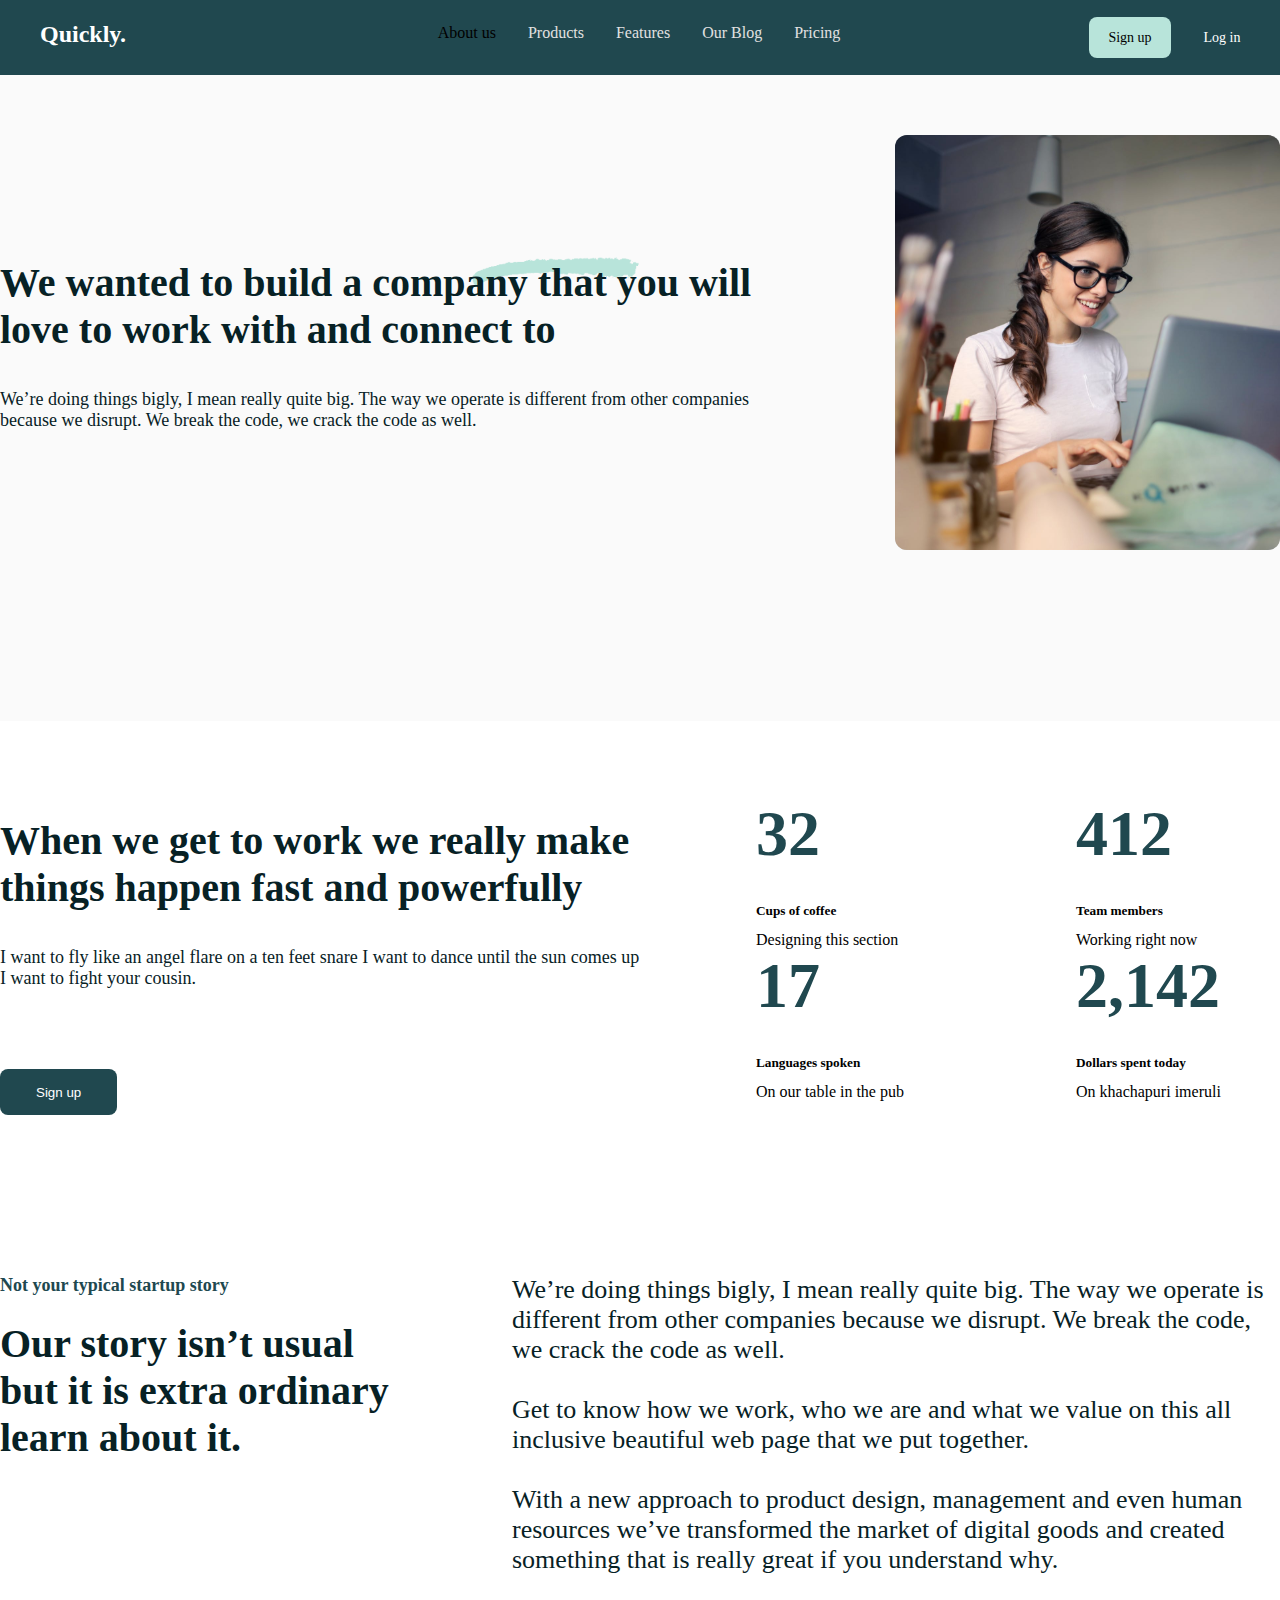
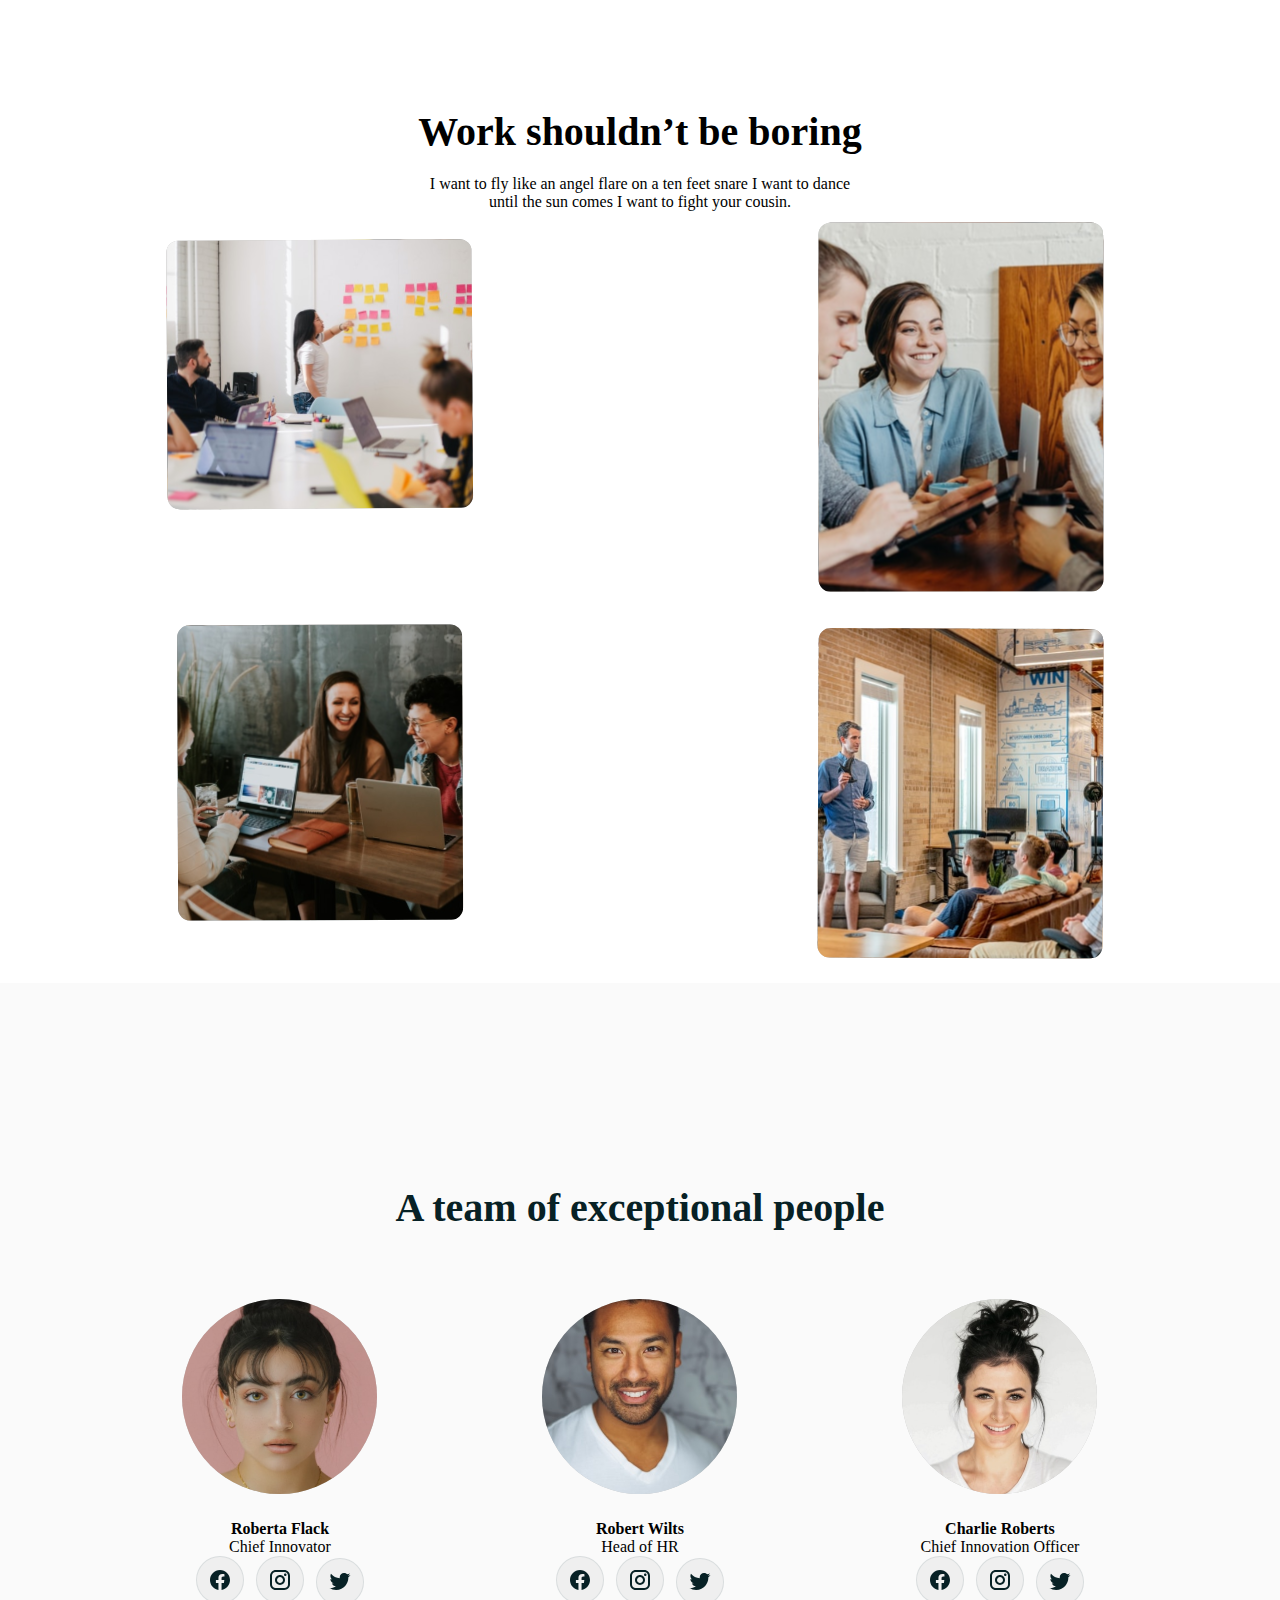
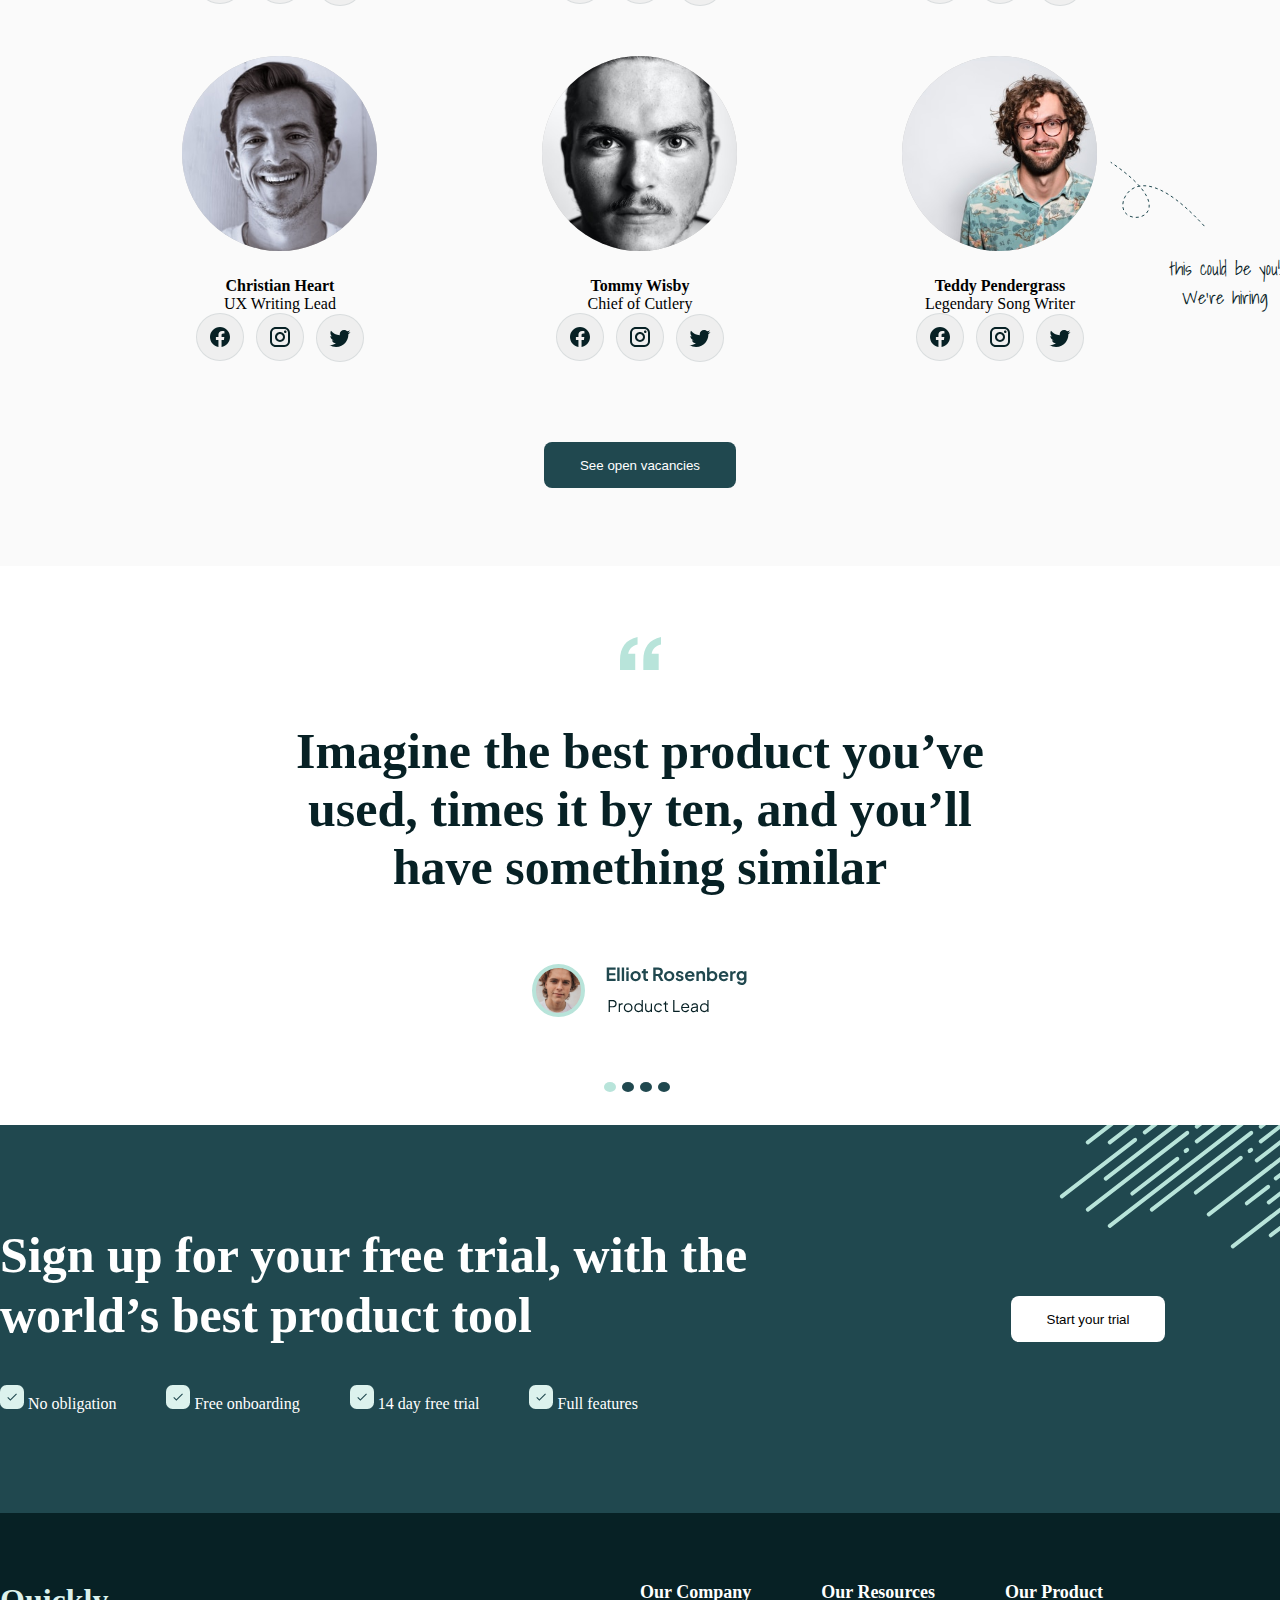
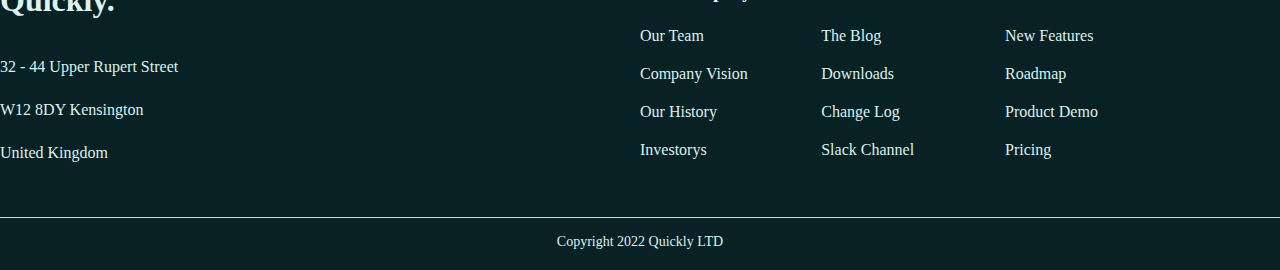
==== commit 5c294bb3: "done" ====
--- a/aboutUs.html
+++ b/aboutUs.html
@@ -19,17 +19,17 @@
             
             <h4><a href="index.html">Quickly.</a></h4>
 
-            <ul>
-                <li><a href="aboutUs.html"> About us</a></li>
+            <ul class="nav-ul">
+                <li><a href="aboutUs.html"  class="activee"> About us</a></li>
                 <li><a href="#">Products</a></li>
-                <li><a href="#">Features</a></li>
+                <li><a href="features.html">Features</a></li>
                 <li><a href="#">Our Blog</a></li>
                 <li><a href="pricing.html">Pricing</a></li>
             </ul>
             
             <div>
-                <button> Sign up</button>
-                <button class="zed"> Log in </button>
+                <a href="signUp.html"><button> Sign up</button></a> 
+                <a href="signIn.html"><button class="zed"> Log in </button></a> 
             </div>
         </nav>
 <div class="collor">
--- a/css/aboutUs.css
+++ b/css/aboutUs.css
@@ -30,6 +30,10 @@
     border-radius: 3px;
 }
 
+.activee{
+    color: rgb(0, 0, 0);
+}
+
 nav{
     display: flex;
     justify-content: space-between;
